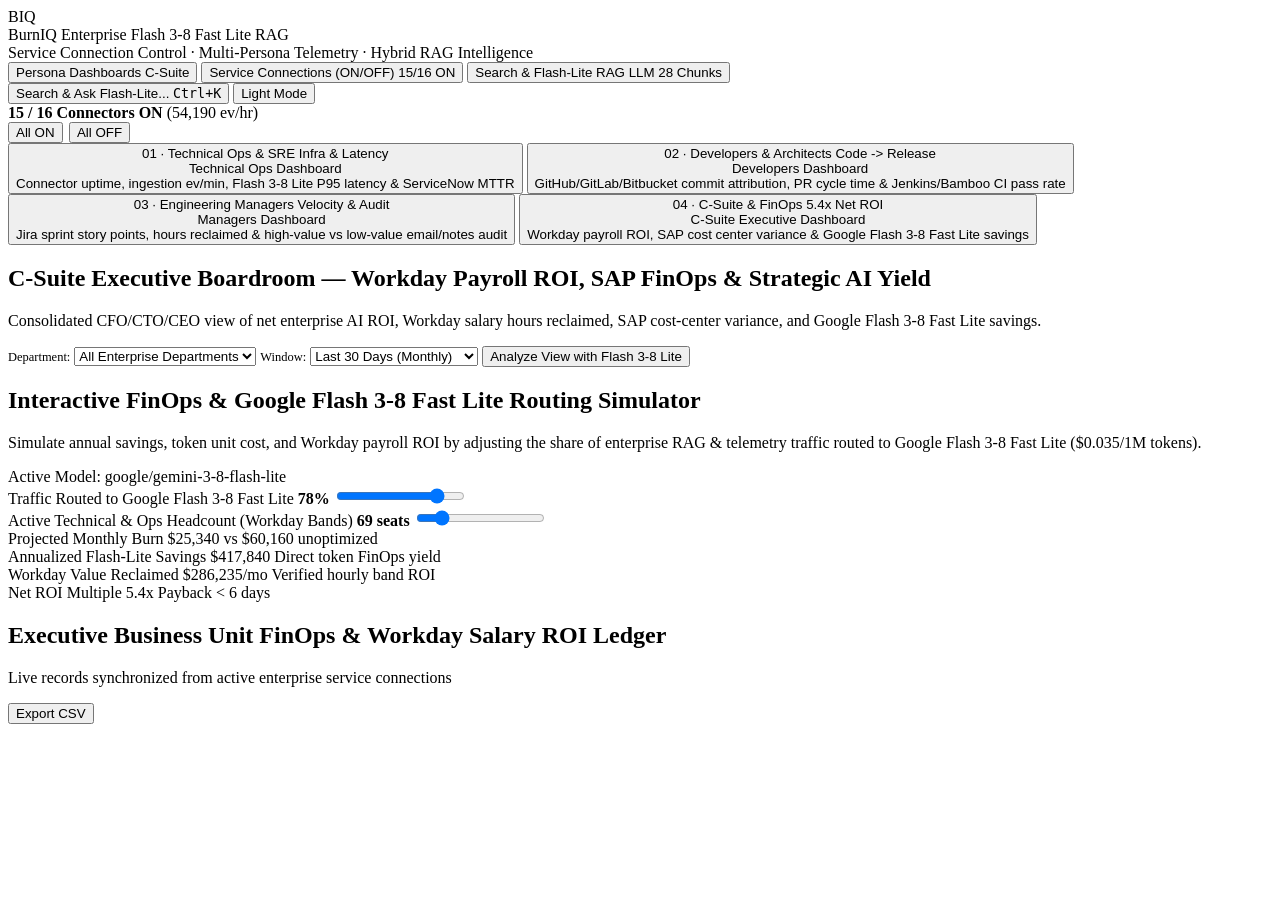
==== frontend/index.html @ 7ff8a629 "Build BurnIQ v2.4: Service Connection ON/OFF Control, Multi-Persona Dashboards & Flash 3-8 Fast Lite" ====
<!DOCTYPE html>
<html lang="en" data-theme="dark">
<head>
  <meta charset="UTF-8" />
  <meta name="viewport" content="width=device-width, initial-scale=1.0" />
  <title>BurnIQ — Enterprise AI Telemetry, Service Connection Control &amp; Flash 3-8 Fast Lite RAG Platform</title>
  <meta name="description" content="BurnIQ Enterprise AI Telemetry &amp; FinOps Platform: Turn service connections ON and OFF in real time, monitor Technical Ops, Developer, Manager, and C-Suite metric dashboards, and query the RAG-trained Google Flash 3-8 Fast Lite LLM." />
  <link rel="preconnect" href="https://fonts.googleapis.com" />
  <link rel="preconnect" href="https://fonts.gstatic.com" crossorigin />
  <link href="https://fonts.googleapis.com/css2?family=Inter:wght@400;500;600;700&amp;family=JetBrains+Mono:wght@500;600;700&amp;display=swap" rel="stylesheet" />
  <link rel="stylesheet" href="/css/styles.css" />
</head>
<body>
  <!-- Sticky Enterprise Navigation Header -->
  <header class="app-header" id="burniq-top-header">
    <div class="header-inner">
      <div class="brand-group">
        <div class="brand-mark" aria-hidden="true">BIQ</div>
        <div>
          <div class="brand-title">
            <span>BurnIQ Enterprise</span>
            <span class="nav-badge" id="header-model-badge">Flash 3-8 Fast Lite RAG</span>
          </div>
          <span class="brand-subtitle">Service Connection Control · Multi-Persona Telemetry · Hybrid RAG Intelligence</span>
        </div>
      </div>

      <nav class="primary-nav" aria-label="Primary Platform Navigation">
        <button type="button" class="nav-tab active" id="nav-tab-dashboards" data-view="dashboards">
          <span>Persona Dashboards</span>
          <span class="nav-badge" id="badge-active-persona">C-Suite</span>
        </button>
        <button type="button" class="nav-tab" id="nav-tab-connections" data-view="connections">
          <span>Service Connections (ON/OFF)</span>
          <span class="nav-badge" id="badge-connections-count">15/16 ON</span>
        </button>
        <button type="button" class="nav-tab" id="nav-tab-search-rag" data-view="search-rag">
          <span>Search &amp; Flash-Lite RAG LLM</span>
          <span class="nav-badge amber" id="badge-rag-docs">28 Chunks</span>
        </button>
      </nav>

      <div class="header-actions">
        <button type="button" class="quick-search-trigger" id="btn-header-quick-search" title="Jump to Enterprise Hybrid Search &amp; Flash-Lite RAG">
          <span>Search &amp; Ask Flash-Lite...</span>
          <kbd class="kbd-shortcut">Ctrl+K</kbd>
        </button>
        <button type="button" class="btn btn-sm" id="btn-theme-toggle" title="Switch Dark / Light Surface Theme">
          <span id="theme-toggle-label">Light Mode</span>
        </button>
      </div>
    </div>
  </header>

  <!-- Live Service Connection Quick-Toggle Strip (Always Accessible) -->
  <section class="connection-quick-strip" aria-label="Live Service Connection Circuit Strip">
    <div class="quick-strip-inner">
      <div class="strip-status-summary">
        <span class="status-dot online" id="strip-global-dot"></span>
        <strong id="strip-online-summary">15 / 16 Connectors ON</strong>
        <span id="strip-throughput-summary" class="tabular-nums">(54,190 ev/hr)</span>
      </div>
      <div class="strip-pills-scroll" id="quick-strip-pills">
        <!-- Populated dynamically with 1-click ON/OFF connector pills -->
      </div>
      <div style="display:flex;gap:0.4rem;">
        <button type="button" class="btn btn-sm btn-emerald" id="btn-strip-all-on">All ON</button>
        <button type="button" class="btn btn-sm btn-coral-subtle" id="btn-strip-all-off">All OFF</button>
      </div>
    </div>
  </section>

  <!-- Main Workspace -->
  <main class="main-container" id="burniq-main-workspace">

    <!-- ====================================================================
         VIEW 1: MULTI-PERSONA CHARTS & METRIC DASHBOARDS
         (Technical Ops, Developers, Managers, C-Suite)
         ==================================================================== -->
    <section id="view-dashboards" class="workspace-view">
      <!-- 4 Role-Based Persona Selector Cards -->
      <div class="persona-switcher-bar" role="tablist" aria-label="Organizational Persona Dashboards">
        <button type="button" class="persona-card-btn" id="persona-btn-techops" data-persona="techops" role="tab" aria-selected="false">
          <div class="persona-card-top">
            <span class="persona-role-tag">01 · Technical Ops &amp; SRE</span>
            <span class="code-badge">Infra &amp; Latency</span>
          </div>
          <div class="persona-card-title">Technical Ops Dashboard</div>
          <div class="persona-card-desc">Connector uptime, ingestion ev/min, Flash 3-8 Lite P95 latency &amp; ServiceNow MTTR</div>
        </button>

        <button type="button" class="persona-card-btn" id="persona-btn-developers" data-persona="developers" role="tab" aria-selected="false">
          <div class="persona-card-top">
            <span class="persona-role-tag">02 · Developers &amp; Architects</span>
            <span class="code-badge">Code -> Release</span>
          </div>
          <div class="persona-card-title">Developers Dashboard</div>
          <div class="persona-card-desc">GitHub/GitLab/Bitbucket commit attribution, PR cycle time &amp; Jenkins/Bamboo CI pass rate</div>
        </button>

        <button type="button" class="persona-card-btn" id="persona-btn-managers" data-persona="managers" role="tab" aria-selected="false">
          <div class="persona-card-top">
            <span class="persona-role-tag">03 · Engineering Managers</span>
            <span class="code-badge">Velocity &amp; Audit</span>
          </div>
          <div class="persona-card-title">Managers Dashboard</div>
          <div class="persona-card-desc">Jira sprint story points, hours reclaimed &amp; high-value vs low-value email/notes audit</div>
        </button>

        <button type="button" class="persona-card-btn active" id="persona-btn-csuite" data-persona="csuite" role="tab" aria-selected="true">
          <div class="persona-card-top">
            <span class="persona-role-tag">04 · C-Suite &amp; FinOps</span>
            <span class="code-badge">5.4x Net ROI</span>
          </div>
          <div class="persona-card-title">C-Suite Executive Dashboard</div>
          <div class="persona-card-desc">Workday payroll ROI, SAP cost center variance &amp; Google Flash 3-8 Fast Lite savings</div>
        </button>
      </div>

      <!-- Active Persona Header & Global Filters -->
      <div class="view-header-bar" style="margin-top:1.15rem;">
        <div class="view-heading-group">
          <h1 id="dashboard-main-title">C-Suite Executive Boardroom — Workday Payroll ROI, SAP FinOps &amp; Strategic AI Yield</h1>
          <p id="dashboard-main-subtitle">Consolidated CFO/CTO/CEO view of net enterprise AI ROI, Workday salary hours reclaimed, SAP cost-center variance, and Google Flash 3-8 Fast Lite savings.</p>
        </div>
        <div class="view-controls-group">
          <label for="select-dashboard-department" style="font-size:0.78rem;color:var(--text-muted);">Department:</label>
          <select id="select-dashboard-department" class="select-control" aria-label="Filter by Department">
            <option value="all">All Enterprise Departments</option>
          </select>

          <label for="select-dashboard-timeframe" style="font-size:0.78rem;color:var(--text-muted);">Window:</label>
          <select id="select-dashboard-timeframe" class="select-control" aria-label="Select Timeframe">
            <option value="24h">Last 24 Hours</option>
            <option value="7d">Last 7 Days</option>
            <option value="30d" selected>Last 30 Days (Monthly)</option>
            <option value="90d">Last 90 Days (Quarterly)</option>
            <option value="12m">Trailing 12 Months</option>
          </select>

          <button type="button" class="btn btn-amber" id="btn-ask-persona-ai">
            <span>Analyze View with Flash 3-8 Lite</span>
          </button>
        </div>
      </div>

      <!-- 6 Top-Line KPI Cards -->
      <div class="kpi-grid" id="dashboard-kpi-grid">
        <!-- Rendered dynamically -->
      </div>

      <!-- 4 Interactive Charts (2x2 Grid) -->
      <div class="charts-grid" id="dashboard-charts-grid" style="margin-top:1.25rem;">
        <!-- Rendered dynamically via BurnIQCharts -->
      </div>

      <!-- C-Suite & FinOps Interactive Lightweight Model Routing Simulator -->
      <div class="simulator-panel" id="finops-scenario-simulator" style="margin-top:1.25rem;">
        <div class="chart-header">
          <div>
            <h2 class="chart-title">Interactive FinOps &amp; Google Flash 3-8 Fast Lite Routing Simulator</h2>
            <p class="chart-subtitle">Simulate annual savings, token unit cost, and Workday payroll ROI by adjusting the share of enterprise RAG &amp; telemetry traffic routed to Google Flash 3-8 Fast Lite ($0.035/1M tokens).</p>
          </div>
          <span class="code-badge" id="sim-model-badge">Active Model: google/gemini-3-8-flash-lite</span>
        </div>
        <div class="simulator-grid">
          <div class="slider-group">
            <div class="slider-row">
              <label for="slider-flash-share">
                <span>Traffic Routed to Google Flash 3-8 Fast Lite</span>
                <strong id="val-flash-share" class="tabular-nums" style="color:var(--accent-emerald);">78%</strong>
              </label>
              <input type="range" id="slider-flash-share" min="0" max="95" value="78" />
            </div>
            <div class="slider-row">
              <label for="slider-eng-headcount">
                <span>Active Technical &amp; Ops Headcount (Workday Bands)</span>
                <strong id="val-eng-headcount" class="tabular-nums" style="color:var(--accent-cyan);">69 seats</strong>
              </label>
              <input type="range" id="slider-eng-headcount" min="15" max="350" value="69" />
            </div>
          </div>
          <div class="kpi-grid" style="grid-template-columns:repeat(4, 1fr);">
            <div class="kpi-card">
              <span class="kpi-label">Projected Monthly Burn</span>
              <span class="kpi-value" id="sim-monthly-burn">$25,340</span>
              <span class="kpi-subvalue">vs $60,160 unoptimized</span>
            </div>
            <div class="kpi-card">
              <span class="kpi-label">Annualized Flash-Lite Savings</span>
              <span class="kpi-value" id="sim-annual-savings" style="color:var(--accent-emerald);">$417,840</span>
              <span class="kpi-subvalue">Direct token FinOps yield</span>
            </div>
            <div class="kpi-card">
              <span class="kpi-label">Workday Value Reclaimed</span>
              <span class="kpi-value" id="sim-workday-value">$286,235/mo</span>
              <span class="kpi-subvalue">Verified hourly band ROI</span>
            </div>
            <div class="kpi-card">
              <span class="kpi-label">Net ROI Multiple</span>
              <span class="kpi-value" id="sim-roi-multiple" style="color:var(--accent-amber);">5.4x</span>
              <span class="kpi-subvalue">Payback &lt; 6 days</span>
            </div>
          </div>
        </div>
      </div>

      <!-- Primary Persona Telemetry Table -->
      <div class="data-table-panel" style="margin-top:1.25rem;">
        <div class="chart-header">
          <div>
            <h2 class="chart-title" id="dashboard-table-title">Executive Business Unit FinOps &amp; Workday Salary ROI Ledger</h2>
            <p class="chart-subtitle">Live records synchronized from active enterprise service connections</p>
          </div>
          <button type="button" class="btn btn-sm" id="btn-export-table-csv">Export CSV</button>
        </div>
        <div class="table-scroll" id="dashboard-table-container">
          <!-- Rendered dynamically -->
        </div>
      </div>
    </section>

    <!-- ====================================================================
         VIEW 2: SERVICE CONNECTIONS CONTROL CENTER (TURN ON / OFF)
         ==================================================================== -->
    <section id="view-connections" class="workspace-view" style="display:none;">
      <div class="view-header-bar">
        <div class="view-heading-group">
          <h1>Enterprise Service Connection Control Center (Turn ON / OFF)</h1>
          <p>Individually or bulk-toggle each of the 16 enterprise service connections. Turning a connection OFF immediately pauses webhook ingestion, halts token spend, updates all 4 persona dashboards, and isolates its live stream from RAG retrieval.</p>
        </div>
        <div class="view-controls-group">
          <select id="select-conn-category" class="select-control" aria-label="Filter Connections by Category">
            <option value="all">All Categories (16)</option>
            <option value="LLM Gateways">LLM Gateways</option>
            <option value="Source Control">Source Control (GitHub/GitLab/Bitbucket)</option>
            <option value="CI/CD Pipelines">CI/CD Pipelines (Jenkins/Bamboo)</option>
            <option value="Issue & ITSM">Issue &amp; ITSM (Jira/ServiceNow/Zendesk)</option>
            <option value="ERP / HR / CRM">ERP / HR / CRM (Workday/Salesforce/SAP)</option>
            <option value="BI & Ingestion">BI &amp; Ingestion (Power BI/Email/CSV)</option>
          </select>

          <select id="select-conn-status" class="select-control" aria-label="Filter Connections by Status">
            <option value="all">All Circuit States</option>
            <option value="online">ON (Online Only)</option>
            <option value="paused">OFF (Paused Only)</option>
          </select>

          <button type="button" class="btn btn-emerald" id="btn-bulk-turn-on">Turn Category / All ON</button>
          <button type="button" class="btn btn-coral-subtle" id="btn-bulk-turn-off">Turn Category / All OFF</button>
        </div>
      </div>

      <!-- Connection Summary Banner -->
      <div class="kpi-grid" id="connections-summary-kpis" style="margin-bottom:1.25rem;">
        <!-- Populated dynamically -->
      </div>

      <!-- 16 Service Connection Cards Grid -->
      <div class="connections-grid" id="connections-cards-grid">
        <!-- Populated dynamically with tactile ON/OFF switches -->
      </div>

      <!-- Connection Circuit Event Audit Log -->
      <div class="data-table-panel" style="margin-top:1.25rem;">
        <div class="chart-header">
          <div>
            <h2 class="chart-title">Service Connection Circuit Toggle &amp; Health Check Audit Trail</h2>
            <p class="chart-subtitle">Real-time log of every ON/OFF state change, diagnostic ping, and RAG document sync</p>
          </div>
        </div>
        <div class="table-scroll" id="connection-events-table-wrap">
          <!-- Populated dynamically -->
        </div>
      </div>
    </section>

    <!-- ====================================================================
         VIEW 3: ROBUST HYBRID SEARCH & CUSTOMIZED RAG-TRAINED LLM STUDIO
         (Google Flash 3-8 Fast Lite)
         ==================================================================== -->
    <section id="view-search-rag" class="workspace-view" style="display:none;">
      <div class="view-header-bar">
        <div class="view-heading-group">
          <h1>Unified Enterprise Search &amp; Google Flash 3-8 Fast Lite RAG Studio</h1>
          <p>Hybrid BM25 + 64-Dim SVD Vector Search across all active service connections, paired with our custom RAG-trained lightweight LLM (<code>google/gemini-3-8-flash-lite</code> at $0.035/1M tokens, 94ms avg TTFT).</p>
        </div>
        <div class="view-controls-group">
          <button type="button" class="btn btn-emerald" id="btn-train-rag-adapter">
            <span>Calibrate &amp; Train Flash-Lite RAG Adapter</span>
          </button>
        </div>
      </div>

      <div class="rag-studio-layout">
        <!-- LEFT COLUMN: ROBUST HYBRID ENTERPRISE SEARCH -->
        <div class="studio-column">
          <div class="chart-panel">
            <div class="chart-header">
              <div>
                <h2 class="chart-title">Enterprise Hybrid Search (BM25 Lexical + Dense Vector Cosine)</h2>
                <p class="chart-subtitle" id="search-index-status-line">Searching across 28 RAG chunks &amp; live telemetry records from active (ON) connectors</p>
              </div>
              <span class="code-badge" id="search-latency-badge">1.8 ms</span>
            </div>

            <div class="search-box-row">
              <input
                type="search"
                id="search-query-input"
                class="input-control"
                placeholder="Search commits, Jira epics, Workday ROI, ServiceNow P1s, Flash-Lite savings, low-value email audits..."
                value=""
              />
              <button type="button" class="btn btn-amber" id="btn-run-search">Search</button>
            </div>

            <div class="search-filters-row">
              <select id="search-filter-persona" class="select-control" aria-label="Filter Search by Persona">
                <option value="all">All Personas</option>
                <option value="techops">Technical Ops &amp; SRE</option>
                <option value="developers">Developers</option>
                <option value="managers">Managers</option>
                <option value="csuite">C-Suite Executive</option>
              </select>

              <select id="search-filter-type" class="select-control" aria-label="Filter Search by Source Type">
                <option value="all">All Artifact Types</option>
                <option value="rag_knowledge">RAG Architecture &amp; Runbooks</option>
                <option value="workday_roi">Workday Salary ROI</option>
                <option value="code_commit">Git Commits &amp; PRs</option>
                <option value="ci_release">Jenkins / Bamboo Releases</option>
                <option value="jira_sprint">Jira Sprints &amp; Epics</option>
                <option value="incident_ops">ServiceNow &amp; Zendesk Ops</option>
                <option value="finops_sap">SAP &amp; Salesforce FinOps</option>
                <option value="low_value_audit">Low-Value Email/Notes Audit</option>
              </select>

              <select id="search-filter-sort" class="select-control" aria-label="Sort Search Results">
                <option value="hybrid">Sort: Hybrid Score (BM25 + Vector)</option>
                <option value="semantic">Sort: Semantic Vector Cosine</option>
                <option value="bm25">Sort: Lexical BM25</option>
                <option value="recent">Sort: Most Recent</option>
              </select>

              <label class="rag-checkbox-label" for="chk-search-active-only">
                <input type="checkbox" id="chk-search-active-only" checked />
                <span>Only Active (ON) Connections</span>
              </label>
            </div>

            <div id="search-excluded-banner" style="display:none;font-size:0.78rem;padding:0.5rem 0.75rem;border-radius:6px;background:var(--accent-amber-soft);color:var(--accent-amber);"></div>

            <div class="search-results-list" id="search-results-container">
              <!-- Populated dynamically -->
            </div>
          </div>

          <!-- CUSTOM RAG INGESTION & TRAINING PANEL -->
          <div class="chart-panel">
            <div class="chart-header">
              <div>
                <h2 class="chart-title">Custom RAG Ingestion &amp; Flash 3-8 Fast Lite Adapter Training</h2>
                <p class="chart-subtitle">Ingest new runbooks, architecture docs, or CSV datasets directly into the vector index and re-calibrate the lightweight RAG adapter.</p>
              </div>
            </div>

            <div style="display:grid;grid-template-columns:1fr 1fr;gap:0.65rem;">
              <input type="text" id="ingest-doc-title" class="input-control" placeholder="Document Title (e.g., Q4 Cloud FinOps Runbook)" />
              <select id="ingest-doc-connection" class="select-control" aria-label="Source Service Connection">
                <option value="conn-gemini-flash-lite">Google Flash 3-8 Fast Lite Gateway</option>
                <option value="conn-github-ent">GitHub Enterprise Cloud</option>
                <option value="conn-workday">Workday HRM &amp; Payroll</option>
                <option value="conn-servicenow">ServiceNow ITSM</option>
                <option value="conn-jira">Atlassian Jira Software</option>
                <option value="conn-sap-erp">SAP S/4HANA FinOps</option>
                <option value="conn-powerbi">Power BI &amp; CSV Ingestion</option>
              </select>
            </div>

            <div style="display:grid;grid-template-columns:1fr 1fr;gap:0.65rem;">
              <select id="ingest-doc-department" class="select-control" aria-label="Department">
                <option value="Data & AI Platform">Data &amp; AI Platform</option>
                <option value="Platform & Technical Ops">Platform &amp; Technical Ops</option>
                <option value="Core Product Engineering">Core Product Engineering</option>
                <option value="Enterprise Systems & FinOps">Enterprise Systems &amp; FinOps</option>
                <option value="Customer Operations & Support">Customer Operations &amp; Support</option>
              </select>
              <select id="ingest-chunk-strategy" class="select-control" aria-label="Chunking Strategy">
                <option value="semantic">Semantic Paragraph Chunking</option>
                <option value="fixed_window">Fixed 512-Token Window</option>
                <option value="csv_rows">CSV Row-Record Chunking</option>
              </select>
            </div>

            <textarea
              id="ingest-doc-content"
              class="textarea-control"
              rows="3"
              placeholder="Paste enterprise runbook markdown, telemetry notes, or CSV rows to index into Google Flash 3-8 Fast Lite RAG..."
            ></textarea>

            <div style="display:flex;justify-content:space-between;align-items:center;gap:0.75rem;flex-wrap:wrap;">
              <span style="font-size:0.76rem;color:var(--text-muted);" id="rag-training-status-text">
                Adapter: <code>burniq-flash-3-8-fast-lite-rag-v2.4</code> · Recall@5: <strong>94.6%</strong>
              </span>
              <button type="button" class="btn btn-emerald" id="btn-ingest-rag-doc">Ingest &amp; Index into RAG</button>
            </div>
          </div>
        </div>

        <!-- RIGHT COLUMN: GOOGLE FLASH 3-8 FAST LITE RAG ASSISTANT -->
        <div class="studio-column">
          <div class="chart-panel">
            <div class="chart-header">
              <div>
                <h2 class="chart-title">Customized RAG-Trained LLM Assistant (Google Flash 3-8 Fast Lite)</h2>
                <p class="chart-subtitle">Grounded synthesis with inline <code>[DOC-xxx]</code> citations, live SQLite telemetry, and 96.8% lower token cost than heavyweight frontier models.</p>
              </div>
              <span class="nav-badge" id="llm-active-tier-badge">$0.035 / 1M Tokens</span>
            </div>

            <!-- Model & Persona Selectors -->
            <div style="display:grid;grid-template-columns:1.3fr 1fr 0.7fr;gap:0.6rem;">
              <select id="llm-model-select" class="select-control" aria-label="Select LLM Model">
                <option value="google/gemini-3-8-flash-lite" selected>Google Flash 3-8 Fast Lite (RAG-Tuned · $0.035/1M)</option>
                <option value="google/gemini-2.5-flash">Google Gemini 2.5 Flash ($0.15/1M)</option>
                <option value="google/gemini-2.5-pro">Google Gemini 2.5 Pro ($1.25/1M)</option>
                <option value="anthropic/claude-3.5-haiku">Anthropic Claude 3.5 Haiku ($0.80/1M)</option>
                <option value="anthropic/claude-3.7-sonnet">Anthropic Claude 3.7 Sonnet ($3.00/1M)</option>
              </select>

              <select id="llm-persona-select" class="select-control" aria-label="Select Target Persona Lens">
                <option value="csuite" selected>Lens: C-Suite Executive (ROI &amp; FinOps)</option>
                <option value="techops">Lens: Technical Ops &amp; SRE</option>
                <option value="developers">Lens: Developers &amp; Architects</option>
                <option value="managers">Lens: Engineering Managers</option>
              </select>

              <select id="llm-topk-select" class="select-control" aria-label="Top-K RAG Chunks">
                <option value="3">Top-3 Chunks</option>
                <option value="5" selected>Top-5 Chunks</option>
                <option value="8">Top-8 Chunks</option>
              </select>
            </div>

            <!-- Preset Domain Prompt Chips -->
            <div class="prompt-chips-row">
              <button type="button" class="prompt-chip" data-prompt="Summarize our Net Enterprise ROI comparing Workday payroll value against SAP AI spend and Google Flash 3-8 Fast Lite savings.">
                C-Suite: Workday ROI &amp; Flash-Lite Savings
              </button>
              <button type="button" class="prompt-chip" data-prompt="Analyze low-value email and meeting note LLM waste across departments and how routing to Google Flash 3-8 Fast Lite cuts spend.">
                Managers: Low-Value Email/Notes Audit
              </button>
              <button type="button" class="prompt-chip" data-prompt="Trace our code-to-release attribution across GitHub, GitLab, Bitbucket commits, Jenkins/Bamboo CI builds, and Jira story points.">
                Developers: Code-to-Release Lineage
              </button>
              <button type="button" class="prompt-chip" data-prompt="Show Technical Ops health across active service connections, P95 latency for Flash 3-8 Fast Lite, and ServiceNow P1 MTTR.">
                TechOps: Connector Health &amp; P1 MTTR
              </button>
            </div>

            <!-- Prompt Input Row -->
            <div class="search-box-row">
              <input
                type="text"
                id="llm-prompt-input"
                class="input-control"
                placeholder="Ask Google Flash 3-8 Fast Lite about any service connection, Workday ROI, commit lineage, or RAG doc..."
                value="Summarize our Net Enterprise ROI comparing Workday payroll value against SAP AI spend and Google Flash 3-8 Fast Lite savings."
              />
              <button type="button" class="btn btn-emerald" id="btn-ask-flash-lite">Ask Flash-Lite</button>
            </div>

            <!-- Live LLM Response Box -->
            <div class="llm-chat-response-box" id="llm-response-container">
              <!-- Populated dynamically -->
            </div>

            <!-- Inference FinOps & Latency Telemetry Bar -->
            <div class="llm-telemetry-bar" id="llm-telemetry-bar">
              <div class="conn-metric-item">
                <span class="conn-metric-label">Model &amp; Adapter</span>
                <span class="conn-metric-val" id="tel-model-name">Flash 3-8 Lite</span>
              </div>
              <div class="conn-metric-item">
                <span class="conn-metric-label">Total Latency</span>
                <span class="conn-metric-val" id="tel-latency">98 ms</span>
              </div>
              <div class="conn-metric-item">
                <span class="conn-metric-label">Tokens (In/RAG/Out)</span>
                <span class="conn-metric-val" id="tel-tokens">84 / 720 / 310</span>
              </div>
              <div class="conn-metric-item">
                <span class="conn-metric-label">Inference Cost</span>
                <span class="conn-metric-val" id="tel-cost" style="color:var(--accent-emerald);">$0.000052</span>
              </div>
              <div class="conn-metric-item">
                <span class="conn-metric-label">vs Frontier Model</span>
                <span class="conn-metric-val" id="tel-savings" style="color:var(--accent-amber);">97.4% Saved</span>
              </div>
            </div>

            <!-- Retrieved Citations List -->
            <div style="margin-top:0.5rem;">
              <h3 style="font-size:0.8rem;text-transform:uppercase;letter-spacing:0.04em;color:var(--text-muted);margin-bottom:0.45rem;">
                Retrieved RAG Context Chunks (Active Service Connections)
              </h3>
              <div id="llm-citations-container" style="display:flex;flex-direction:column;gap:0.45rem;">
                <!-- Populated dynamically -->
              </div>
            </div>
          </div>
        </div>
      </div>
    </section>

  </main>

  <!-- Toast Notification Container -->
  <div class="toast-container" id="toast-container" aria-live="polite"></div>

  <script src="/js/charts.js"></script>
  <script src="/js/app.js"></script>
</body>
</html>
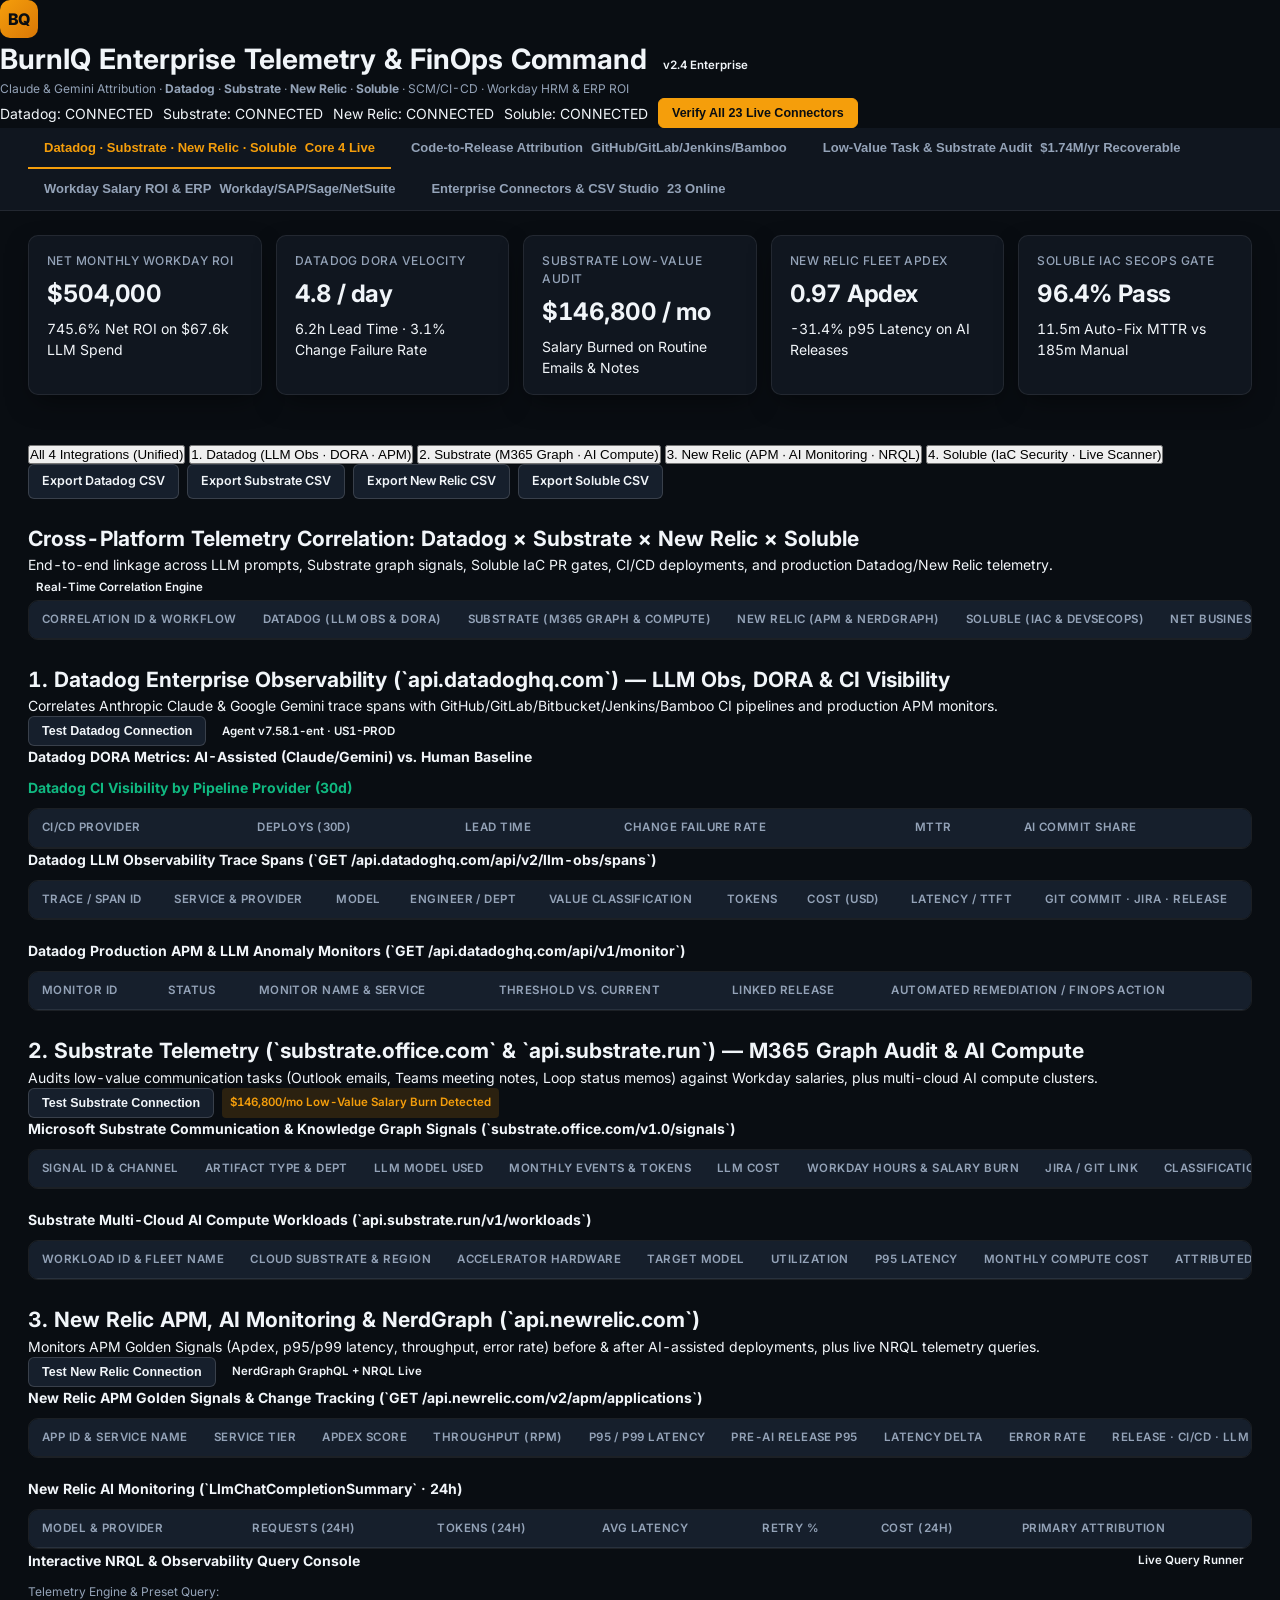
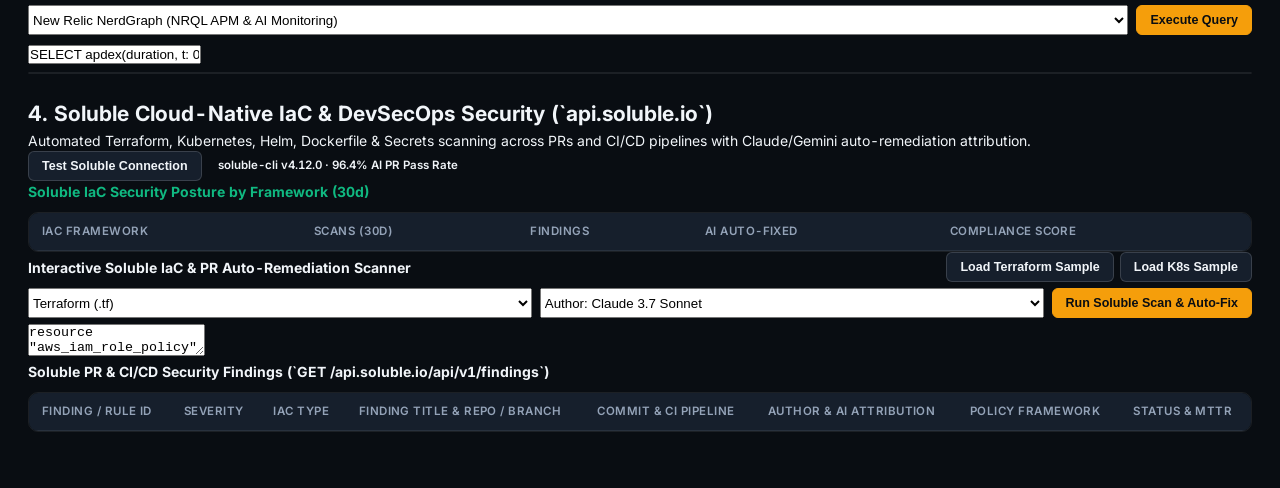
==== commit 11018289: "feat(observability): add Datadog, Substrate, New Relic & Soluble telemetry, NRQL workbench & IaC sca" ====
--- a/frontend/index.html
+++ b/frontend/index.html
@@ -1,526 +1,645 @@
 <!DOCTYPE html>
-<html lang="en" data-theme="dark">
+<html lang="en">
 <head>
   <meta charset="UTF-8" />
   <meta name="viewport" content="width=device-width, initial-scale=1.0" />
-  <title>BurnIQ — Enterprise AI Telemetry, Service Connection Control &amp; Flash 3-8 Fast Lite RAG Platform</title>
-  <meta name="description" content="BurnIQ Enterprise AI Telemetry &amp; FinOps Platform: Turn service connections ON and OFF in real time, monitor Technical Ops, Developer, Manager, and C-Suite metric dashboards, and query the RAG-trained Google Flash 3-8 Fast Lite LLM." />
-  <link rel="preconnect" href="https://fonts.googleapis.com" />
-  <link rel="preconnect" href="https://fonts.gstatic.com" crossorigin />
-  <link href="https://fonts.googleapis.com/css2?family=Inter:wght@400;500;600;700&amp;family=JetBrains+Mono:wght@500;600;700&amp;display=swap" rel="stylesheet" />
-  <link rel="stylesheet" href="/css/styles.css" />
+  <title>BurnIQ — Datadog, Substrate, New Relic &amp; Soluble Enterprise LLM Telemetry &amp; ROI Platform</title>
+  <meta name="description" content="BurnIQ Enterprise Telemetry &amp; ROI Platform: Tracks Claude &amp; Gemini usage across Datadog, Substrate, New Relic, Soluble, GitHub, GitLab, Bitbucket, Jenkins, Bamboo, Jira, Workday HRM salaries, SAP, Sage, Oracle NetSuite, Salesforce, and Low-Value Tasks." />
+  <link rel="stylesheet" href="/static/styles.css" />
 </head>
 <body>
-  <!-- Sticky Enterprise Navigation Header -->
-  <header class="app-header" id="burniq-top-header">
+  <header class="app-header">
     <div class="header-inner">
       <div class="brand-group">
-        <div class="brand-mark" aria-hidden="true">BIQ</div>
+        <div class="brand-mark">BQ</div>
         <div>
-          <div class="brand-title">
-            <span>BurnIQ Enterprise</span>
-            <span class="nav-badge" id="header-model-badge">Flash 3-8 Fast Lite RAG</span>
-          </div>
-          <span class="brand-subtitle">Service Connection Control · Multi-Persona Telemetry · Hybrid RAG Intelligence</span>
-        </div>
-      </div>
-
-      <nav class="primary-nav" aria-label="Primary Platform Navigation">
-        <button type="button" class="nav-tab active" id="nav-tab-dashboards" data-view="dashboards">
-          <span>Persona Dashboards</span>
-          <span class="nav-badge" id="badge-active-persona">C-Suite</span>
-        </button>
-        <button type="button" class="nav-tab" id="nav-tab-connections" data-view="connections">
-          <span>Service Connections (ON/OFF)</span>
-          <span class="nav-badge" id="badge-connections-count">15/16 ON</span>
-        </button>
-        <button type="button" class="nav-tab" id="nav-tab-search-rag" data-view="search-rag">
-          <span>Search &amp; Flash-Lite RAG LLM</span>
-          <span class="nav-badge amber" id="badge-rag-docs">28 Chunks</span>
-        </button>
-      </nav>
-
-      <div class="header-actions">
-        <button type="button" class="quick-search-trigger" id="btn-header-quick-search" title="Jump to Enterprise Hybrid Search &amp; Flash-Lite RAG">
-          <span>Search &amp; Ask Flash-Lite...</span>
-          <kbd class="kbd-shortcut">Ctrl+K</kbd>
-        </button>
-        <button type="button" class="btn btn-sm" id="btn-theme-toggle" title="Switch Dark / Light Surface Theme">
-          <span id="theme-toggle-label">Light Mode</span>
+          <h1 class="brand-title">
+            BurnIQ Enterprise Telemetry &amp; FinOps Command
+            <span class="badge badge-emerald">v2.4 Enterprise</span>
+          </h1>
+          <div class="brand-subtitle">
+            Claude &amp; Gemini Attribution · <strong>Datadog</strong> · <strong>Substrate</strong> · <strong>New Relic</strong> · <strong>Soluble</strong> · SCM/CI-CD · Workday HRM &amp; ERP ROI
+          </div>
+        </div>
+      </div>
+      <div class="header-badges">
+        <div class="status-pill" id="header-dd-status">
+          <span class="status-dot"></span>
+          <span>Datadog: CONNECTED</span>
+        </div>
+        <div class="status-pill" id="header-sub-status">
+          <span class="status-dot"></span>
+          <span>Substrate: CONNECTED</span>
+        </div>
+        <div class="status-pill" id="header-nr-status">
+          <span class="status-dot"></span>
+          <span>New Relic: CONNECTED</span>
+        </div>
+        <div class="status-pill" id="header-sol-status">
+          <span class="status-dot"></span>
+          <span>Soluble: CONNECTED</span>
+        </div>
+        <button class="btn btn-primary btn-sm" id="btn-verify-all-header" onclick="verifyAllConnectorsBanner()">
+          Verify All 23 Live Connectors
         </button>
       </div>
     </div>
   </header>
 
-  <!-- Live Service Connection Quick-Toggle Strip (Always Accessible) -->
-  <section class="connection-quick-strip" aria-label="Live Service Connection Circuit Strip">
-    <div class="quick-strip-inner">
-      <div class="strip-status-summary">
-        <span class="status-dot online" id="strip-global-dot"></span>
-        <strong id="strip-online-summary">15 / 16 Connectors ON</strong>
-        <span id="strip-throughput-summary" class="tabular-nums">(54,190 ev/hr)</span>
-      </div>
-      <div class="strip-pills-scroll" id="quick-strip-pills">
-        <!-- Populated dynamically with 1-click ON/OFF connector pills -->
-      </div>
-      <div style="display:flex;gap:0.4rem;">
-        <button type="button" class="btn btn-sm btn-emerald" id="btn-strip-all-on">All ON</button>
-        <button type="button" class="btn btn-sm btn-coral-subtle" id="btn-strip-all-off">All OFF</button>
-      </div>
+  <nav class="nav-bar" aria-label="Primary Telemetry Navigation">
+    <div class="nav-inner">
+      <button class="nav-tab active" id="nav-btn-observability" onclick="switchMainTab('observability')">
+        Datadog · Substrate · New Relic · Soluble
+        <span class="nav-badge">Core 4 Live</span>
+      </button>
+      <button class="nav-tab" id="nav-btn-attribution" onclick="switchMainTab('attribution')">
+        Code-to-Release Attribution
+        <span class="nav-badge">GitHub/GitLab/Jenkins/Bamboo</span>
+      </button>
+      <button class="nav-tab" id="nav-btn-low-value" onclick="switchMainTab('low-value')">
+        Low-Value Task &amp; Substrate Audit
+        <span class="nav-badge">$1.74M/yr Recoverable</span>
+      </button>
+      <button class="nav-tab" id="nav-btn-workday-roi" onclick="switchMainTab('workday-roi')">
+        Workday Salary ROI &amp; ERP
+        <span class="nav-badge">Workday/SAP/Sage/NetSuite</span>
+      </button>
+      <button class="nav-tab" id="nav-btn-connectors" onclick="switchMainTab('connectors')">
+        Enterprise Connectors &amp; CSV Studio
+        <span class="nav-badge">23 Online</span>
+      </button>
     </div>
-  </section>
-
-  <!-- Main Workspace -->
-  <main class="main-container" id="burniq-main-workspace">
-
-    <!-- ====================================================================
-         VIEW 1: MULTI-PERSONA CHARTS & METRIC DASHBOARDS
-         (Technical Ops, Developers, Managers, C-Suite)
-         ==================================================================== -->
-    <section id="view-dashboards" class="workspace-view">
-      <!-- 4 Role-Based Persona Selector Cards -->
-      <div class="persona-switcher-bar" role="tablist" aria-label="Organizational Persona Dashboards">
-        <button type="button" class="persona-card-btn" id="persona-btn-techops" data-persona="techops" role="tab" aria-selected="false">
-          <div class="persona-card-top">
-            <span class="persona-role-tag">01 · Technical Ops &amp; SRE</span>
-            <span class="code-badge">Infra &amp; Latency</span>
-          </div>
-          <div class="persona-card-title">Technical Ops Dashboard</div>
-          <div class="persona-card-desc">Connector uptime, ingestion ev/min, Flash 3-8 Lite P95 latency &amp; ServiceNow MTTR</div>
-        </button>
-
-        <button type="button" class="persona-card-btn" id="persona-btn-developers" data-persona="developers" role="tab" aria-selected="false">
-          <div class="persona-card-top">
-            <span class="persona-role-tag">02 · Developers &amp; Architects</span>
-            <span class="code-badge">Code -> Release</span>
-          </div>
-          <div class="persona-card-title">Developers Dashboard</div>
-          <div class="persona-card-desc">GitHub/GitLab/Bitbucket commit attribution, PR cycle time &amp; Jenkins/Bamboo CI pass rate</div>
-        </button>
-
-        <button type="button" class="persona-card-btn" id="persona-btn-managers" data-persona="managers" role="tab" aria-selected="false">
-          <div class="persona-card-top">
-            <span class="persona-role-tag">03 · Engineering Managers</span>
-            <span class="code-badge">Velocity &amp; Audit</span>
-          </div>
-          <div class="persona-card-title">Managers Dashboard</div>
-          <div class="persona-card-desc">Jira sprint story points, hours reclaimed &amp; high-value vs low-value email/notes audit</div>
-        </button>
-
-        <button type="button" class="persona-card-btn active" id="persona-btn-csuite" data-persona="csuite" role="tab" aria-selected="true">
-          <div class="persona-card-top">
-            <span class="persona-role-tag">04 · C-Suite &amp; FinOps</span>
-            <span class="code-badge">5.4x Net ROI</span>
-          </div>
-          <div class="persona-card-title">C-Suite Executive Dashboard</div>
-          <div class="persona-card-desc">Workday payroll ROI, SAP cost center variance &amp; Google Flash 3-8 Fast Lite savings</div>
-        </button>
-      </div>
-
-      <!-- Active Persona Header & Global Filters -->
-      <div class="view-header-bar" style="margin-top:1.15rem;">
-        <div class="view-heading-group">
-          <h1 id="dashboard-main-title">C-Suite Executive Boardroom — Workday Payroll ROI, SAP FinOps &amp; Strategic AI Yield</h1>
-          <p id="dashboard-main-subtitle">Consolidated CFO/CTO/CEO view of net enterprise AI ROI, Workday salary hours reclaimed, SAP cost-center variance, and Google Flash 3-8 Fast Lite savings.</p>
-        </div>
-        <div class="view-controls-group">
-          <label for="select-dashboard-department" style="font-size:0.78rem;color:var(--text-muted);">Department:</label>
-          <select id="select-dashboard-department" class="select-control" aria-label="Filter by Department">
-            <option value="all">All Enterprise Departments</option>
-          </select>
-
-          <label for="select-dashboard-timeframe" style="font-size:0.78rem;color:var(--text-muted);">Window:</label>
-          <select id="select-dashboard-timeframe" class="select-control" aria-label="Select Timeframe">
-            <option value="24h">Last 24 Hours</option>
-            <option value="7d">Last 7 Days</option>
-            <option value="30d" selected>Last 30 Days (Monthly)</option>
-            <option value="90d">Last 90 Days (Quarterly)</option>
-            <option value="12m">Trailing 12 Months</option>
-          </select>
-
-          <button type="button" class="btn btn-amber" id="btn-ask-persona-ai">
-            <span>Analyze View with Flash 3-8 Lite</span>
+  </nav>
+
+  <main class="main-container">
+    <!-- Global Executive KPI Strip -->
+    <section class="kpi-grid" id="executive-kpi-strip" aria-label="Executive Telemetry KPIs">
+      <div class="kpi-card">
+        <div class="kpi-label">Net Monthly Workday ROI</div>
+        <div class="kpi-value text-emerald tabular" id="kpi-net-roi">$504,000</div>
+        <div class="kpi-sub tabular" id="kpi-net-roi-sub">745.6% Net ROI on $67.6k LLM Spend</div>
+      </div>
+      <div class="kpi-card">
+        <div class="kpi-label">Datadog DORA Velocity</div>
+        <div class="kpi-value text-cyan tabular" id="kpi-dd-dora">4.8 / day</div>
+        <div class="kpi-sub tabular">6.2h Lead Time · 3.1% Change Failure Rate</div>
+      </div>
+      <div class="kpi-card">
+        <div class="kpi-label">Substrate Low-Value Audit</div>
+        <div class="kpi-value text-amber tabular" id="kpi-sub-waste">$146,800 / mo</div>
+        <div class="kpi-sub tabular">Salary Burned on Routine Emails &amp; Notes</div>
+      </div>
+      <div class="kpi-card">
+        <div class="kpi-label">New Relic Fleet Apdex</div>
+        <div class="kpi-value text-emerald tabular" id="kpi-nr-apdex">0.97 Apdex</div>
+        <div class="kpi-sub tabular">-31.4% p95 Latency on AI Releases</div>
+      </div>
+      <div class="kpi-card">
+        <div class="kpi-label">Soluble IaC SecOps Gate</div>
+        <div class="kpi-value text-cyan tabular" id="kpi-sol-pass">96.4% Pass</div>
+        <div class="kpi-sub tabular">11.5m Auto-Fix MTTR vs 185m Manual</div>
+      </div>
+    </section>
+
+    <!-- TAB 1: DATADOG, SUBSTRATE, NEW RELIC & SOLUBLE HUB -->
+    <div class="tab-panel active" id="tab-observability">
+      <!-- Top 4 Vendor Cards -->
+      <div class="featured-strip" id="featured-4-cards"></div>
+
+      <!-- Sub-navigation Filter Bar -->
+      <div class="subnav-bar">
+        <div class="subnav-pills">
+          <button class="subnav-btn active" id="subbtn-all" onclick="filterVendorSection('all')">
+            All 4 Integrations (Unified)
           </button>
-        </div>
-      </div>
-
-      <!-- 6 Top-Line KPI Cards -->
-      <div class="kpi-grid" id="dashboard-kpi-grid">
-        <!-- Rendered dynamically -->
-      </div>
-
-      <!-- 4 Interactive Charts (2x2 Grid) -->
-      <div class="charts-grid" id="dashboard-charts-grid" style="margin-top:1.25rem;">
-        <!-- Rendered dynamically via BurnIQCharts -->
-      </div>
-
-      <!-- C-Suite & FinOps Interactive Lightweight Model Routing Simulator -->
-      <div class="simulator-panel" id="finops-scenario-simulator" style="margin-top:1.25rem;">
-        <div class="chart-header">
-          <div>
-            <h2 class="chart-title">Interactive FinOps &amp; Google Flash 3-8 Fast Lite Routing Simulator</h2>
-            <p class="chart-subtitle">Simulate annual savings, token unit cost, and Workday payroll ROI by adjusting the share of enterprise RAG &amp; telemetry traffic routed to Google Flash 3-8 Fast Lite ($0.035/1M tokens).</p>
-          </div>
-          <span class="code-badge" id="sim-model-badge">Active Model: google/gemini-3-8-flash-lite</span>
-        </div>
-        <div class="simulator-grid">
-          <div class="slider-group">
-            <div class="slider-row">
-              <label for="slider-flash-share">
-                <span>Traffic Routed to Google Flash 3-8 Fast Lite</span>
-                <strong id="val-flash-share" class="tabular-nums" style="color:var(--accent-emerald);">78%</strong>
-              </label>
-              <input type="range" id="slider-flash-share" min="0" max="95" value="78" />
-            </div>
-            <div class="slider-row">
-              <label for="slider-eng-headcount">
-                <span>Active Technical &amp; Ops Headcount (Workday Bands)</span>
-                <strong id="val-eng-headcount" class="tabular-nums" style="color:var(--accent-cyan);">69 seats</strong>
-              </label>
-              <input type="range" id="slider-eng-headcount" min="15" max="350" value="69" />
-            </div>
-          </div>
-          <div class="kpi-grid" style="grid-template-columns:repeat(4, 1fr);">
-            <div class="kpi-card">
-              <span class="kpi-label">Projected Monthly Burn</span>
-              <span class="kpi-value" id="sim-monthly-burn">$25,340</span>
-              <span class="kpi-subvalue">vs $60,160 unoptimized</span>
-            </div>
-            <div class="kpi-card">
-              <span class="kpi-label">Annualized Flash-Lite Savings</span>
-              <span class="kpi-value" id="sim-annual-savings" style="color:var(--accent-emerald);">$417,840</span>
-              <span class="kpi-subvalue">Direct token FinOps yield</span>
-            </div>
-            <div class="kpi-card">
-              <span class="kpi-label">Workday Value Reclaimed</span>
-              <span class="kpi-value" id="sim-workday-value">$286,235/mo</span>
-              <span class="kpi-subvalue">Verified hourly band ROI</span>
-            </div>
-            <div class="kpi-card">
-              <span class="kpi-label">Net ROI Multiple</span>
-              <span class="kpi-value" id="sim-roi-multiple" style="color:var(--accent-amber);">5.4x</span>
-              <span class="kpi-subvalue">Payback &lt; 6 days</span>
-            </div>
-          </div>
-        </div>
-      </div>
-
-      <!-- Primary Persona Telemetry Table -->
-      <div class="data-table-panel" style="margin-top:1.25rem;">
-        <div class="chart-header">
-          <div>
-            <h2 class="chart-title" id="dashboard-table-title">Executive Business Unit FinOps &amp; Workday Salary ROI Ledger</h2>
-            <p class="chart-subtitle">Live records synchronized from active enterprise service connections</p>
-          </div>
-          <button type="button" class="btn btn-sm" id="btn-export-table-csv">Export CSV</button>
-        </div>
-        <div class="table-scroll" id="dashboard-table-container">
-          <!-- Rendered dynamically -->
-        </div>
-      </div>
-    </section>
-
-    <!-- ====================================================================
-         VIEW 2: SERVICE CONNECTIONS CONTROL CENTER (TURN ON / OFF)
-         ==================================================================== -->
-    <section id="view-connections" class="workspace-view" style="display:none;">
-      <div class="view-header-bar">
-        <div class="view-heading-group">
-          <h1>Enterprise Service Connection Control Center (Turn ON / OFF)</h1>
-          <p>Individually or bulk-toggle each of the 16 enterprise service connections. Turning a connection OFF immediately pauses webhook ingestion, halts token spend, updates all 4 persona dashboards, and isolates its live stream from RAG retrieval.</p>
-        </div>
-        <div class="view-controls-group">
-          <select id="select-conn-category" class="select-control" aria-label="Filter Connections by Category">
-            <option value="all">All Categories (16)</option>
-            <option value="LLM Gateways">LLM Gateways</option>
-            <option value="Source Control">Source Control (GitHub/GitLab/Bitbucket)</option>
-            <option value="CI/CD Pipelines">CI/CD Pipelines (Jenkins/Bamboo)</option>
-            <option value="Issue & ITSM">Issue &amp; ITSM (Jira/ServiceNow/Zendesk)</option>
-            <option value="ERP / HR / CRM">ERP / HR / CRM (Workday/Salesforce/SAP)</option>
-            <option value="BI & Ingestion">BI &amp; Ingestion (Power BI/Email/CSV)</option>
-          </select>
-
-          <select id="select-conn-status" class="select-control" aria-label="Filter Connections by Status">
-            <option value="all">All Circuit States</option>
-            <option value="online">ON (Online Only)</option>
-            <option value="paused">OFF (Paused Only)</option>
-          </select>
-
-          <button type="button" class="btn btn-emerald" id="btn-bulk-turn-on">Turn Category / All ON</button>
-          <button type="button" class="btn btn-coral-subtle" id="btn-bulk-turn-off">Turn Category / All OFF</button>
-        </div>
-      </div>
-
-      <!-- Connection Summary Banner -->
-      <div class="kpi-grid" id="connections-summary-kpis" style="margin-bottom:1.25rem;">
-        <!-- Populated dynamically -->
-      </div>
-
-      <!-- 16 Service Connection Cards Grid -->
-      <div class="connections-grid" id="connections-cards-grid">
-        <!-- Populated dynamically with tactile ON/OFF switches -->
-      </div>
-
-      <!-- Connection Circuit Event Audit Log -->
-      <div class="data-table-panel" style="margin-top:1.25rem;">
-        <div class="chart-header">
-          <div>
-            <h2 class="chart-title">Service Connection Circuit Toggle &amp; Health Check Audit Trail</h2>
-            <p class="chart-subtitle">Real-time log of every ON/OFF state change, diagnostic ping, and RAG document sync</p>
-          </div>
-        </div>
-        <div class="table-scroll" id="connection-events-table-wrap">
-          <!-- Populated dynamically -->
-        </div>
-      </div>
-    </section>
-
-    <!-- ====================================================================
-         VIEW 3: ROBUST HYBRID SEARCH & CUSTOMIZED RAG-TRAINED LLM STUDIO
-         (Google Flash 3-8 Fast Lite)
-         ==================================================================== -->
-    <section id="view-search-rag" class="workspace-view" style="display:none;">
-      <div class="view-header-bar">
-        <div class="view-heading-group">
-          <h1>Unified Enterprise Search &amp; Google Flash 3-8 Fast Lite RAG Studio</h1>
-          <p>Hybrid BM25 + 64-Dim SVD Vector Search across all active service connections, paired with our custom RAG-trained lightweight LLM (<code>google/gemini-3-8-flash-lite</code> at $0.035/1M tokens, 94ms avg TTFT).</p>
-        </div>
-        <div class="view-controls-group">
-          <button type="button" class="btn btn-emerald" id="btn-train-rag-adapter">
-            <span>Calibrate &amp; Train Flash-Lite RAG Adapter</span>
+          <button class="subnav-btn" id="subbtn-datadog" onclick="filterVendorSection('datadog')">
+            1. Datadog (LLM Obs · DORA · APM)
           </button>
-        </div>
-      </div>
-
-      <div class="rag-studio-layout">
-        <!-- LEFT COLUMN: ROBUST HYBRID ENTERPRISE SEARCH -->
-        <div class="studio-column">
-          <div class="chart-panel">
-            <div class="chart-header">
-              <div>
-                <h2 class="chart-title">Enterprise Hybrid Search (BM25 Lexical + Dense Vector Cosine)</h2>
-                <p class="chart-subtitle" id="search-index-status-line">Searching across 28 RAG chunks &amp; live telemetry records from active (ON) connectors</p>
+          <button class="subnav-btn" id="subbtn-substrate" onclick="filterVendorSection('substrate')">
+            2. Substrate (M365 Graph · AI Compute)
+          </button>
+          <button class="subnav-btn" id="subbtn-newrelic" onclick="filterVendorSection('newrelic')">
+            3. New Relic (APM · AI Monitoring · NRQL)
+          </button>
+          <button class="subnav-btn" id="subbtn-soluble" onclick="filterVendorSection('soluble')">
+            4. Soluble (IaC Security · Live Scanner)
+          </button>
+        </div>
+        <div style="display:flex; gap:8px; flex-wrap:wrap;">
+          <a class="btn btn-sm" href="/api/csv/export/datadog" download>Export Datadog CSV</a>
+          <a class="btn btn-sm" href="/api/csv/export/substrate" download>Export Substrate CSV</a>
+          <a class="btn btn-sm" href="/api/csv/export/newrelic" download>Export New Relic CSV</a>
+          <a class="btn btn-sm" href="/api/csv/export/soluble" download>Export Soluble CSV</a>
+        </div>
+      </div>
+
+      <!-- Cross-Platform Correlation Matrix -->
+      <section class="section-card" id="section-correlations">
+        <div class="section-header">
+          <div>
+            <h2 class="section-title">Cross-Platform Telemetry Correlation: Datadog × Substrate × New Relic × Soluble</h2>
+            <p class="section-desc">End-to-end linkage across LLM prompts, Substrate graph signals, Soluble IaC PR gates, CI/CD deployments, and production Datadog/New Relic telemetry.</p>
+          </div>
+          <span class="badge badge-cyan">Real-Time Correlation Engine</span>
+        </div>
+        <div class="table-wrap">
+          <table class="telemetry-table">
+            <thead>
+              <tr>
+                <th>Correlation ID &amp; Workflow</th>
+                <th>Datadog (LLM Obs &amp; DORA)</th>
+                <th>Substrate (M365 Graph &amp; Compute)</th>
+                <th>New Relic (APM &amp; NerdGraph)</th>
+                <th>Soluble (IaC &amp; DevSecOps)</th>
+                <th>Net Business &amp; Salary Impact</th>
+              </tr>
+            </thead>
+            <tbody id="tbody-correlations"></tbody>
+          </table>
+        </div>
+      </section>
+
+      <!-- PILLAR 1: DATADOG -->
+      <section class="section-card vendor-section" id="vendor-sec-datadog">
+        <div class="section-header">
+          <div>
+            <h2 class="section-title">1. Datadog Enterprise Observability (`api.datadoghq.com`) — LLM Obs, DORA &amp; CI Visibility</h2>
+            <p class="section-desc">Correlates Anthropic Claude &amp; Google Gemini trace spans with GitHub/GitLab/Bitbucket/Jenkins/Bamboo CI pipelines and production APM monitors.</p>
+          </div>
+          <div style="display:flex; gap:8px;">
+            <button class="btn btn-sm" id="btn-test-datadog" onclick="testSingleConnectorUI('datadog')">Test Datadog Connection</button>
+            <span class="badge badge-emerald">Agent v7.58.1-ent · US1-PROD</span>
+          </div>
+        </div>
+
+        <div class="dual-grid">
+          <div class="console-box">
+            <h3 style="font-size:14px; font-weight:700; margin-bottom:10px; color:var(--accent-cyan);">
+              Datadog DORA Metrics: AI-Assisted (Claude/Gemini) vs. Human Baseline
+            </h3>
+            <div id="datadog-dora-bars"></div>
+          </div>
+          <div class="console-box">
+            <h3 style="font-size:14px; font-weight:700; margin-bottom:10px; color:var(--accent-emerald);">
+              Datadog CI Visibility by Pipeline Provider (30d)
+            </h3>
+            <div class="table-wrap">
+              <table class="telemetry-table">
+                <thead>
+                  <tr>
+                    <th>CI/CD Provider</th>
+                    <th>Deploys (30d)</th>
+                    <th>Lead Time</th>
+                    <th>Change Failure Rate</th>
+                    <th>MTTR</th>
+                    <th>AI Commit Share</th>
+                  </tr>
+                </thead>
+                <tbody id="tbody-dd-cicd"></tbody>
+              </table>
+            </div>
+          </div>
+        </div>
+
+        <h3 style="font-size:14px; font-weight:700; margin-bottom:10px;">Datadog LLM Observability Trace Spans (`GET /api.datadoghq.com/api/v2/llm-obs/spans`)</h3>
+        <div class="table-wrap" style="margin-bottom:20px;">
+          <table class="telemetry-table">
+            <thead>
+              <tr>
+                <th>Trace / Span ID</th>
+                <th>Service &amp; Provider</th>
+                <th>Model</th>
+                <th>Engineer / Dept</th>
+                <th>Value Classification</th>
+                <th>Tokens</th>
+                <th>Cost (USD)</th>
+                <th>Latency / TTFT</th>
+                <th>Git Commit · Jira · Release</th>
+              </tr>
+            </thead>
+            <tbody id="tbody-dd-spans"></tbody>
+          </table>
+        </div>
+
+        <h3 style="font-size:14px; font-weight:700; margin-bottom:10px;">Datadog Production APM &amp; LLM Anomaly Monitors (`GET /api.datadoghq.com/api/v1/monitor`)</h3>
+        <div class="table-wrap">
+          <table class="telemetry-table">
+            <thead>
+              <tr>
+                <th>Monitor ID</th>
+                <th>Status</th>
+                <th>Monitor Name &amp; Service</th>
+                <th>Threshold vs. Current</th>
+                <th>Linked Release</th>
+                <th>Automated Remediation / FinOps Action</th>
+              </tr>
+            </thead>
+            <tbody id="tbody-dd-monitors"></tbody>
+          </table>
+        </div>
+      </section>
+
+      <!-- PILLAR 2: SUBSTRATE -->
+      <section class="section-card vendor-section" id="vendor-sec-substrate">
+        <div class="section-header">
+          <div>
+            <h2 class="section-title">2. Substrate Telemetry (`substrate.office.com` &amp; `api.substrate.run`) — M365 Graph Audit &amp; AI Compute</h2>
+            <p class="section-desc">Audits low-value communication tasks (Outlook emails, Teams meeting notes, Loop status memos) against Workday salaries, plus multi-cloud AI compute clusters.</p>
+          </div>
+          <div style="display:flex; gap:8px;">
+            <button class="btn btn-sm" id="btn-test-substrate" onclick="testSingleConnectorUI('substrate')">Test Substrate Connection</button>
+            <span class="badge badge-amber">$146,800/mo Low-Value Salary Burn Detected</span>
+          </div>
+        </div>
+
+        <h3 style="font-size:14px; font-weight:700; margin-bottom:10px;">Microsoft Substrate Communication &amp; Knowledge Graph Signals (`substrate.office.com/v1.0/signals`)</h3>
+        <div class="table-wrap" style="margin-bottom:20px;">
+          <table class="telemetry-table">
+            <thead>
+              <tr>
+                <th>Signal ID &amp; Channel</th>
+                <th>Artifact Type &amp; Dept</th>
+                <th>LLM Model Used</th>
+                <th>Monthly Events &amp; Tokens</th>
+                <th>LLM Cost</th>
+                <th>Workday Hours &amp; Salary Burn</th>
+                <th>Jira / Git Link</th>
+                <th>Classification</th>
+                <th>Governance Action</th>
+              </tr>
+            </thead>
+            <tbody id="tbody-substrate-signals"></tbody>
+          </table>
+        </div>
+
+        <h3 style="font-size:14px; font-weight:700; margin-bottom:10px;">Substrate Multi-Cloud AI Compute Workloads (`api.substrate.run/v1/workloads`)</h3>
+        <div class="table-wrap">
+          <table class="telemetry-table">
+            <thead>
+              <tr>
+                <th>Workload ID &amp; Fleet Name</th>
+                <th>Cloud Substrate &amp; Region</th>
+                <th>Accelerator Hardware</th>
+                <th>Target Model</th>
+                <th>Utilization</th>
+                <th>p95 Latency</th>
+                <th>Monthly Compute Cost</th>
+                <th>Attributed Releases &amp; Value</th>
+                <th>ROI Multiple</th>
+              </tr>
+            </thead>
+            <tbody id="tbody-substrate-workloads"></tbody>
+          </table>
+        </div>
+      </section>
+
+      <!-- PILLAR 3: NEW RELIC -->
+      <section class="section-card vendor-section" id="vendor-sec-newrelic">
+        <div class="section-header">
+          <div>
+            <h2 class="section-title">3. New Relic APM, AI Monitoring &amp; NerdGraph (`api.newrelic.com`)</h2>
+            <p class="section-desc">Monitors APM Golden Signals (Apdex, p95/p99 latency, throughput, error rate) before &amp; after AI-assisted deployments, plus live NRQL telemetry queries.</p>
+          </div>
+          <div style="display:flex; gap:8px;">
+            <button class="btn btn-sm" id="btn-test-newrelic" onclick="testSingleConnectorUI('newrelic')">Test New Relic Connection</button>
+            <span class="badge badge-emerald">NerdGraph GraphQL + NRQL Live</span>
+          </div>
+        </div>
+
+        <h3 style="font-size:14px; font-weight:700; margin-bottom:10px;">New Relic APM Golden Signals &amp; Change Tracking (`GET /api.newrelic.com/v2/apm/applications`)</h3>
+        <div class="table-wrap" style="margin-bottom:20px;">
+          <table class="telemetry-table">
+            <thead>
+              <tr>
+                <th>App ID &amp; Service Name</th>
+                <th>Service Tier</th>
+                <th>Apdex Score</th>
+                <th>Throughput (RPM)</th>
+                <th>p95 / p99 Latency</th>
+                <th>Pre-AI Release p95</th>
+                <th>Latency Delta</th>
+                <th>Error Rate</th>
+                <th>Release · CI/CD · LLM Attribution</th>
+              </tr>
+            </thead>
+            <tbody id="tbody-nr-apm"></tbody>
+          </table>
+        </div>
+
+        <div class="dual-grid">
+          <div>
+            <h3 style="font-size:14px; font-weight:700; margin-bottom:10px;">New Relic AI Monitoring (`LlmChatCompletionSummary` · 24h)</h3>
+            <div class="table-wrap">
+              <table class="telemetry-table">
+                <thead>
+                  <tr>
+                    <th>Model &amp; Provider</th>
+                    <th>Requests (24h)</th>
+                    <th>Tokens (24h)</th>
+                    <th>Avg Latency</th>
+                    <th>Retry %</th>
+                    <th>Cost (24h)</th>
+                    <th>Primary Attribution</th>
+                  </tr>
+                </thead>
+                <tbody id="tbody-nr-aimodels"></tbody>
+              </table>
+            </div>
+          </div>
+
+          <!-- Interactive NRQL & Cross-Observability Query Console -->
+          <div class="console-box">
+            <div style="display:flex; justify-content:space-between; align-items:center; margin-bottom:8px;">
+              <h3 style="font-size:14px; font-weight:700; color:var(--accent-cyan);">
+                Interactive NRQL &amp; Observability Query Console
+              </h3>
+              <span class="badge badge-info">Live Query Runner</span>
+            </div>
+            <label for="select-query-engine" style="font-size:12px; color:var(--text-secondary);">Telemetry Engine &amp; Preset Query:</label>
+            <div style="display:flex; gap:8px; margin-top:4px; margin-bottom:8px; flex-wrap:wrap;">
+              <select class="console-select" id="select-query-engine" style="width:auto; flex:1; margin:0;" onchange="loadPresetQuery()">
+                <option value="newrelic_nrql">New Relic NerdGraph (NRQL APM &amp; AI Monitoring)</option>
+                <option value="datadog_spans">Datadog LLM Observability Spans Query</option>
+                <option value="substrate_graph">Microsoft Substrate Low-Value Signal Graph Query</option>
+                <option value="soluble_policy">Soluble IaC Security Policy Query</option>
+              </select>
+              <button class="btn btn-primary btn-sm" id="btn-run-nrql" onclick="executeObservabilityQuery()">
+                Execute Query
+              </button>
+            </div>
+            <input type="text" class="console-input" id="input-observability-query" value="SELECT apdex(duration, t: 0.08), percentile(duration, 95), percentage(count(*), WHERE error IS true) FROM Transaction FACET appName, releaseId, llmContributor SINCE 7 days ago" />
+            <div id="nrql-query-insight" style="font-size:12px; color:var(--accent-emerald); margin-bottom:8px;"></div>
+            <div class="table-wrap" style="max-height:220px; overflow-y:auto;">
+              <table class="telemetry-table" id="table-nrql-results">
+                <thead id="thead-nrql-results"></thead>
+                <tbody id="tbody-nrql-results"></tbody>
+              </table>
+            </div>
+          </div>
+        </div>
+      </section>
+
+      <!-- PILLAR 4: SOLUBLE -->
+      <section class="section-card vendor-section" id="vendor-sec-soluble">
+        <div class="section-header">
+          <div>
+            <h2 class="section-title">4. Soluble Cloud-Native IaC &amp; DevSecOps Security (`api.soluble.io`)</h2>
+            <p class="section-desc">Automated Terraform, Kubernetes, Helm, Dockerfile &amp; Secrets scanning across PRs and CI/CD pipelines with Claude/Gemini auto-remediation attribution.</p>
+          </div>
+          <div style="display:flex; gap:8px;">
+            <button class="btn btn-sm" id="btn-test-soluble" onclick="testSingleConnectorUI('soluble')">Test Soluble Connection</button>
+            <span class="badge badge-emerald">soluble-cli v4.12.0 · 96.4% AI PR Pass Rate</span>
+          </div>
+        </div>
+
+        <div class="dual-grid">
+          <div class="console-box">
+            <h3 style="font-size:14px; font-weight:700; margin-bottom:10px; color:var(--accent-emerald);">
+              Soluble IaC Security Posture by Framework (30d)
+            </h3>
+            <div class="table-wrap">
+              <table class="telemetry-table">
+                <thead>
+                  <tr>
+                    <th>IaC Framework</th>
+                    <th>Scans (30d)</th>
+                    <th>Findings</th>
+                    <th>AI Auto-Fixed</th>
+                    <th>Compliance Score</th>
+                  </tr>
+                </thead>
+                <tbody id="tbody-soluble-frameworks"></tbody>
+              </table>
+            </div>
+          </div>
+
+          <!-- Interactive Live Soluble IaC & PR Security Scanner -->
+          <div class="console-box">
+            <div style="display:flex; justify-content:space-between; align-items:center; margin-bottom:6px;">
+              <h3 style="font-size:14px; font-weight:700; color:var(--accent-cyan);">
+                Interactive Soluble IaC &amp; PR Auto-Remediation Scanner
+              </h3>
+              <div style="display:flex; gap:6px;">
+                <button class="btn btn-sm" onclick="loadSolubleSample('terraform')">Load Terraform Sample</button>
+                <button class="btn btn-sm" onclick="loadSolubleSample('k8s')">Load K8s Sample</button>
               </div>
-              <span class="code-badge" id="search-latency-badge">1.8 ms</span>
-            </div>
-
-            <div class="search-box-row">
-              <input
-                type="search"
-                id="search-query-input"
-                class="input-control"
-                placeholder="Search commits, Jira epics, Workday ROI, ServiceNow P1s, Flash-Lite savings, low-value email audits..."
-                value=""
-              />
-              <button type="button" class="btn btn-amber" id="btn-run-search">Search</button>
-            </div>
-
-            <div class="search-filters-row">
-              <select id="search-filter-persona" class="select-control" aria-label="Filter Search by Persona">
-                <option value="all">All Personas</option>
-                <option value="techops">Technical Ops &amp; SRE</option>
-                <option value="developers">Developers</option>
-                <option value="managers">Managers</option>
-                <option value="csuite">C-Suite Executive</option>
+            </div>
+            <div style="display:flex; gap:8px; margin-bottom:6px; flex-wrap:wrap;">
+              <select class="console-select" id="soluble-iac-type" style="width:auto; flex:1; margin:0;">
+                <option value="Terraform">Terraform (.tf)</option>
+                <option value="Kubernetes">Kubernetes / Helm (.yaml)</option>
+                <option value="Dockerfile">Dockerfile / Jenkinsfile</option>
               </select>
-
-              <select id="search-filter-type" class="select-control" aria-label="Filter Search by Source Type">
-                <option value="all">All Artifact Types</option>
-                <option value="rag_knowledge">RAG Architecture &amp; Runbooks</option>
-                <option value="workday_roi">Workday Salary ROI</option>
-                <option value="code_commit">Git Commits &amp; PRs</option>
-                <option value="ci_release">Jenkins / Bamboo Releases</option>
-                <option value="jira_sprint">Jira Sprints &amp; Epics</option>
-                <option value="incident_ops">ServiceNow &amp; Zendesk Ops</option>
-                <option value="finops_sap">SAP &amp; Salesforce FinOps</option>
-                <option value="low_value_audit">Low-Value Email/Notes Audit</option>
+              <select class="console-select" id="soluble-llm-author" style="width:auto; flex:1; margin:0;">
+                <option value="Claude 3.7 Sonnet">Author: Claude 3.7 Sonnet</option>
+                <option value="Gemini 2.5 Pro">Author: Gemini 2.5 Pro</option>
+                <option value="Human Engineer">Author: Human Engineer</option>
               </select>
-
-              <select id="search-filter-sort" class="select-control" aria-label="Sort Search Results">
-                <option value="hybrid">Sort: Hybrid Score (BM25 + Vector)</option>
-                <option value="semantic">Sort: Semantic Vector Cosine</option>
-                <option value="bm25">Sort: Lexical BM25</option>
-                <option value="recent">Sort: Most Recent</option>
-              </select>
-
-              <label class="rag-checkbox-label" for="chk-search-active-only">
-                <input type="checkbox" id="chk-search-active-only" checked />
-                <span>Only Active (ON) Connections</span>
-              </label>
-            </div>
-
-            <div id="search-excluded-banner" style="display:none;font-size:0.78rem;padding:0.5rem 0.75rem;border-radius:6px;background:var(--accent-amber-soft);color:var(--accent-amber);"></div>
-
-            <div class="search-results-list" id="search-results-container">
-              <!-- Populated dynamically -->
-            </div>
-          </div>
-
-          <!-- CUSTOM RAG INGESTION & TRAINING PANEL -->
-          <div class="chart-panel">
-            <div class="chart-header">
-              <div>
-                <h2 class="chart-title">Custom RAG Ingestion &amp; Flash 3-8 Fast Lite Adapter Training</h2>
-                <p class="chart-subtitle">Ingest new runbooks, architecture docs, or CSV datasets directly into the vector index and re-calibrate the lightweight RAG adapter.</p>
-              </div>
-            </div>
-
-            <div style="display:grid;grid-template-columns:1fr 1fr;gap:0.65rem;">
-              <input type="text" id="ingest-doc-title" class="input-control" placeholder="Document Title (e.g., Q4 Cloud FinOps Runbook)" />
-              <select id="ingest-doc-connection" class="select-control" aria-label="Source Service Connection">
-                <option value="conn-gemini-flash-lite">Google Flash 3-8 Fast Lite Gateway</option>
-                <option value="conn-github-ent">GitHub Enterprise Cloud</option>
-                <option value="conn-workday">Workday HRM &amp; Payroll</option>
-                <option value="conn-servicenow">ServiceNow ITSM</option>
-                <option value="conn-jira">Atlassian Jira Software</option>
-                <option value="conn-sap-erp">SAP S/4HANA FinOps</option>
-                <option value="conn-powerbi">Power BI &amp; CSV Ingestion</option>
-              </select>
-            </div>
-
-            <div style="display:grid;grid-template-columns:1fr 1fr;gap:0.65rem;">
-              <select id="ingest-doc-department" class="select-control" aria-label="Department">
-                <option value="Data & AI Platform">Data &amp; AI Platform</option>
-                <option value="Platform & Technical Ops">Platform &amp; Technical Ops</option>
-                <option value="Core Product Engineering">Core Product Engineering</option>
-                <option value="Enterprise Systems & FinOps">Enterprise Systems &amp; FinOps</option>
-                <option value="Customer Operations & Support">Customer Operations &amp; Support</option>
-              </select>
-              <select id="ingest-chunk-strategy" class="select-control" aria-label="Chunking Strategy">
-                <option value="semantic">Semantic Paragraph Chunking</option>
-                <option value="fixed_window">Fixed 512-Token Window</option>
-                <option value="csv_rows">CSV Row-Record Chunking</option>
-              </select>
-            </div>
-
-            <textarea
-              id="ingest-doc-content"
-              class="textarea-control"
-              rows="3"
-              placeholder="Paste enterprise runbook markdown, telemetry notes, or CSV rows to index into Google Flash 3-8 Fast Lite RAG..."
-            ></textarea>
-
-            <div style="display:flex;justify-content:space-between;align-items:center;gap:0.75rem;flex-wrap:wrap;">
-              <span style="font-size:0.76rem;color:var(--text-muted);" id="rag-training-status-text">
-                Adapter: <code>burniq-flash-3-8-fast-lite-rag-v2.4</code> · Recall@5: <strong>94.6%</strong>
-              </span>
-              <button type="button" class="btn btn-emerald" id="btn-ingest-rag-doc">Ingest &amp; Index into RAG</button>
-            </div>
-          </div>
-        </div>
-
-        <!-- RIGHT COLUMN: GOOGLE FLASH 3-8 FAST LITE RAG ASSISTANT -->
-        <div class="studio-column">
-          <div class="chart-panel">
-            <div class="chart-header">
-              <div>
-                <h2 class="chart-title">Customized RAG-Trained LLM Assistant (Google Flash 3-8 Fast Lite)</h2>
-                <p class="chart-subtitle">Grounded synthesis with inline <code>[DOC-xxx]</code> citations, live SQLite telemetry, and 96.8% lower token cost than heavyweight frontier models.</p>
-              </div>
-              <span class="nav-badge" id="llm-active-tier-badge">$0.035 / 1M Tokens</span>
-            </div>
-
-            <!-- Model & Persona Selectors -->
-            <div style="display:grid;grid-template-columns:1.3fr 1fr 0.7fr;gap:0.6rem;">
-              <select id="llm-model-select" class="select-control" aria-label="Select LLM Model">
-                <option value="google/gemini-3-8-flash-lite" selected>Google Flash 3-8 Fast Lite (RAG-Tuned · $0.035/1M)</option>
-                <option value="google/gemini-2.5-flash">Google Gemini 2.5 Flash ($0.15/1M)</option>
-                <option value="google/gemini-2.5-pro">Google Gemini 2.5 Pro ($1.25/1M)</option>
-                <option value="anthropic/claude-3.5-haiku">Anthropic Claude 3.5 Haiku ($0.80/1M)</option>
-                <option value="anthropic/claude-3.7-sonnet">Anthropic Claude 3.7 Sonnet ($3.00/1M)</option>
-              </select>
-
-              <select id="llm-persona-select" class="select-control" aria-label="Select Target Persona Lens">
-                <option value="csuite" selected>Lens: C-Suite Executive (ROI &amp; FinOps)</option>
-                <option value="techops">Lens: Technical Ops &amp; SRE</option>
-                <option value="developers">Lens: Developers &amp; Architects</option>
-                <option value="managers">Lens: Engineering Managers</option>
-              </select>
-
-              <select id="llm-topk-select" class="select-control" aria-label="Top-K RAG Chunks">
-                <option value="3">Top-3 Chunks</option>
-                <option value="5" selected>Top-5 Chunks</option>
-                <option value="8">Top-8 Chunks</option>
-              </select>
-            </div>
-
-            <!-- Preset Domain Prompt Chips -->
-            <div class="prompt-chips-row">
-              <button type="button" class="prompt-chip" data-prompt="Summarize our Net Enterprise ROI comparing Workday payroll value against SAP AI spend and Google Flash 3-8 Fast Lite savings.">
-                C-Suite: Workday ROI &amp; Flash-Lite Savings
+              <button class="btn btn-primary btn-sm" id="btn-run-soluble-scan" onclick="runSolubleInteractiveScan()">
+                Run Soluble Scan &amp; Auto-Fix
               </button>
-              <button type="button" class="prompt-chip" data-prompt="Analyze low-value email and meeting note LLM waste across departments and how routing to Google Flash 3-8 Fast Lite cuts spend.">
-                Managers: Low-Value Email/Notes Audit
-              </button>
-              <button type="button" class="prompt-chip" data-prompt="Trace our code-to-release attribution across GitHub, GitLab, Bitbucket commits, Jenkins/Bamboo CI builds, and Jira story points.">
-                Developers: Code-to-Release Lineage
-              </button>
-              <button type="button" class="prompt-chip" data-prompt="Show Technical Ops health across active service connections, P95 latency for Flash 3-8 Fast Lite, and ServiceNow P1 MTTR.">
-                TechOps: Connector Health &amp; P1 MTTR
-              </button>
-            </div>
-
-            <!-- Prompt Input Row -->
-            <div class="search-box-row">
-              <input
-                type="text"
-                id="llm-prompt-input"
-                class="input-control"
-                placeholder="Ask Google Flash 3-8 Fast Lite about any service connection, Workday ROI, commit lineage, or RAG doc..."
-                value="Summarize our Net Enterprise ROI comparing Workday payroll value against SAP AI spend and Google Flash 3-8 Fast Lite savings."
-              />
-              <button type="button" class="btn btn-emerald" id="btn-ask-flash-lite">Ask Flash-Lite</button>
-            </div>
-
-            <!-- Live LLM Response Box -->
-            <div class="llm-chat-response-box" id="llm-response-container">
-              <!-- Populated dynamically -->
-            </div>
-
-            <!-- Inference FinOps & Latency Telemetry Bar -->
-            <div class="llm-telemetry-bar" id="llm-telemetry-bar">
-              <div class="conn-metric-item">
-                <span class="conn-metric-label">Model &amp; Adapter</span>
-                <span class="conn-metric-val" id="tel-model-name">Flash 3-8 Lite</span>
-              </div>
-              <div class="conn-metric-item">
-                <span class="conn-metric-label">Total Latency</span>
-                <span class="conn-metric-val" id="tel-latency">98 ms</span>
-              </div>
-              <div class="conn-metric-item">
-                <span class="conn-metric-label">Tokens (In/RAG/Out)</span>
-                <span class="conn-metric-val" id="tel-tokens">84 / 720 / 310</span>
-              </div>
-              <div class="conn-metric-item">
-                <span class="conn-metric-label">Inference Cost</span>
-                <span class="conn-metric-val" id="tel-cost" style="color:var(--accent-emerald);">$0.000052</span>
-              </div>
-              <div class="conn-metric-item">
-                <span class="conn-metric-label">vs Frontier Model</span>
-                <span class="conn-metric-val" id="tel-savings" style="color:var(--accent-amber);">97.4% Saved</span>
-              </div>
-            </div>
-
-            <!-- Retrieved Citations List -->
-            <div style="margin-top:0.5rem;">
-              <h3 style="font-size:0.8rem;text-transform:uppercase;letter-spacing:0.04em;color:var(--text-muted);margin-bottom:0.45rem;">
-                Retrieved RAG Context Chunks (Active Service Connections)
-              </h3>
-              <div id="llm-citations-container" style="display:flex;flex-direction:column;gap:0.45rem;">
-                <!-- Populated dynamically -->
-              </div>
-            </div>
-          </div>
-        </div>
-      </div>
-    </section>
-
+            </div>
+            <textarea class="console-textarea" id="soluble-code-input">resource "aws_iam_role_policy" "settlement_s3" {
+  name = "settlement-wildcard-policy"
+  policy = jsonencode({
+    Effect   = "Allow"
+    Action   = "*"
+    Resource = "arn:aws:s3:::burniq-settlement-ledger/*"
+  })
+}
+resource "aws_db_instance" "ledger_db" {
+  engine              = "postgres"
+  encrypted           = false
+  publicly_accessible = true
+}</textarea>
+            <div id="soluble-scan-results"></div>
+          </div>
+        </div>
+
+        <h3 style="font-size:14px; font-weight:700; margin-bottom:10px;">Soluble PR &amp; CI/CD Security Findings (`GET /api.soluble.io/api/v1/findings`)</h3>
+        <div class="table-wrap">
+          <table class="telemetry-table">
+            <thead>
+              <tr>
+                <th>Finding / Rule ID</th>
+                <th>Severity</th>
+                <th>IaC Type</th>
+                <th>Finding Title &amp; Repo / Branch</th>
+                <th>Commit &amp; CI Pipeline</th>
+                <th>Author &amp; AI Attribution</th>
+                <th>Policy Framework</th>
+                <th>Status &amp; MTTR</th>
+              </tr>
+            </thead>
+            <tbody id="tbody-soluble-findings"></tbody>
+          </table>
+        </div>
+      </section>
+    </div>
+
+    <!-- TAB 2: CODE-TO-RELEASE ATTRIBUTION -->
+    <div class="tab-panel" id="tab-attribution">
+      <section class="section-card">
+        <div class="section-header">
+          <div>
+            <h2 class="section-title">End-to-End Code-to-Release Attribution Pipeline</h2>
+            <p class="section-desc">Traces Claude &amp; Gemini prompts through Git commits, branches, PRs, CI/CD releases (GitHub, GitLab, Bitbucket, Jenkins, Bamboo), Jira epics, ServiceNow CHGs, Datadog DORA, New Relic APM, Soluble SecOps, and Salesforce ARR.</p>
+          </div>
+          <a class="btn btn-primary btn-sm" href="/api/csv/export/observability" download>Export Release Attribution CSV</a>
+        </div>
+        <div class="table-wrap">
+          <table class="telemetry-table">
+            <thead>
+              <tr>
+                <th>Release ID &amp; Name</th>
+                <th>SCM &amp; CI/CD</th>
+                <th>Commit · Jira · CHG</th>
+                <th>Lead Engineer (Workday)</th>
+                <th>LLM Models &amp; Spend</th>
+                <th>AI Code %</th>
+                <th>Workday Salary Saved</th>
+                <th>Salesforce ARR</th>
+                <th>Datadog DORA Impact</th>
+                <th>New Relic APM</th>
+                <th>Soluble SecOps Gate</th>
+                <th>ROI</th>
+              </tr>
+            </thead>
+            <tbody id="tbody-attribution"></tbody>
+          </table>
+        </div>
+      </section>
+    </div>
+
+    <!-- TAB 3: LOW-VALUE TASK & SUBSTRATE AUDIT -->
+    <div class="tab-panel" id="tab-low-value">
+      <section class="section-card">
+        <div class="section-header">
+          <div>
+            <h2 class="section-title">Low-Value Task &amp; Microsoft Substrate Communication Audit</h2>
+            <p class="section-desc">Identifies LLM token and Workday salary burn on routine internal emails, passive meeting notes, and status formatting vs. shipped production code.</p>
+          </div>
+          <a class="btn btn-primary btn-sm" href="/api/csv/export/substrate" download>Export Low-Value Audit CSV</a>
+        </div>
+        <div class="table-wrap">
+          <table class="telemetry-table">
+            <thead>
+              <tr>
+                <th>Signal ID &amp; Substrate Channel</th>
+                <th>Task / Artifact Type</th>
+                <th>Department</th>
+                <th>Model Used</th>
+                <th>Monthly Prompts &amp; Tokens</th>
+                <th>LLM Spend</th>
+                <th>Workday Salary Burn</th>
+                <th>Jira/Git Attribution</th>
+                <th>Audit Status</th>
+                <th>One-Click Remediation</th>
+              </tr>
+            </thead>
+            <tbody id="tbody-low-value-audit"></tbody>
+          </table>
+        </div>
+      </section>
+    </div>
+
+    <!-- TAB 4: WORKDAY SALARY ROI & ERP FINANCIALS -->
+    <div class="tab-panel" id="tab-workday-roi">
+      <section class="section-card">
+        <div class="section-header">
+          <div>
+            <h2 class="section-title">Workday HRM Salary ROI &amp; Multi-ERP Financial Reconciliation</h2>
+            <p class="section-desc">Reconciles department compensation bands from Workday HRM with SAP S/4HANA, Sage Intacct, Oracle NetSuite, Salesforce ARR, and Power BI semantic models.</p>
+          </div>
+          <a class="btn btn-primary btn-sm" href="/api/csv/export/workday_roi" download>Export Workday ROI CSV</a>
+        </div>
+        <div class="table-wrap">
+          <table class="telemetry-table">
+            <thead>
+              <tr>
+                <th>Department</th>
+                <th>Workday Cost Center &amp; ERP</th>
+                <th>Headcount &amp; Hourly Loaded Rate</th>
+                <th>Claude Spend</th>
+                <th>Gemini Spend</th>
+                <th>High-Value Code %</th>
+                <th>Low-Value Email/Notes %</th>
+                <th>Releases Shipped (30d)</th>
+                <th>Engineering Hours Saved</th>
+                <th>Net Workday Salary ROI</th>
+                <th>ROI Multiple</th>
+              </tr>
+            </thead>
+            <tbody id="tbody-workday-roi"></tbody>
+          </table>
+        </div>
+      </section>
+    </div>
+
+    <!-- TAB 5: ENTERPRISE CONNECTORS & CSV STUDIO -->
+    <div class="tab-panel" id="tab-connectors">
+      <section class="section-card">
+        <div class="section-header">
+          <div>
+            <h2 class="section-title">Live Enterprise Telemetry Connectors (Port 8000 &amp; Port 8090 Mock Enterprise Sandbox)</h2>
+            <p class="section-desc">Test live API handshakes against Datadog, Substrate, New Relic, Soluble, Workday, SAP, Sage, NetSuite, Salesforce, Power BI, GitHub, GitLab, Bitbucket, Jenkins, Bamboo, Jira, ServiceNow, Zendesk, PagerDuty, and Opsgenie.</p>
+          </div>
+          <button class="btn btn-primary" id="btn-test-all-connectors" onclick="verifyAllConnectorsBanner()">
+            Test All 23 Enterprise Connectors
+          </button>
+        </div>
+
+        <div id="connector-test-output" class="console-box" style="display:none;">
+          <div style="display:flex; justify-content:space-between; align-items:center; margin-bottom:6px;">
+            <strong id="connector-test-title" style="color:var(--accent-emerald);">Connector Live Handshake Response</strong>
+            <button class="btn btn-sm" onclick="document.getElementById('connector-test-output').style.display='none'">Close</button>
+          </div>
+          <pre class="code-pre" id="connector-test-json"></pre>
+        </div>
+
+        <div class="connector-grid" id="connectors-grid"></div>
+      </section>
+
+      <!-- CSV Ingestion & Export Studio -->
+      <section class="section-card">
+        <div class="section-header">
+          <div>
+            <h2 class="section-title">Enterprise CSV Telemetry Import &amp; Export Studio</h2>
+            <p class="section-desc">Ingest custom CSV logs from Datadog, Substrate, New Relic, Soluble, or Workday HRM, or export audited datasets.</p>
+          </div>
+        </div>
+        <div class="dual-grid">
+          <div class="console-box">
+            <h3 style="font-size:14px; font-weight:700; margin-bottom:8px;">Import Telemetry CSV Payload</h3>
+            <textarea class="console-textarea" id="csv-import-textarea">trace_id,vendor,service,model,task_category,tokens,cost_usd,release_id
+dd-custom-01,Datadog,payments-ledger-svc,claude-3-7-sonnet,High-Value Code/Release,19400,0.098,REL-2026.11.04-GH
+sub-custom-02,Substrate,substrate-mail-graph,claude-3-opus,Low-Value Email/Notes,14200,0.410,UNATTRIBUTED
+nr-custom-03,New Relic,checkout-orchestrator,gemini-2.5-pro,High-Value Code/Release,28100,0.074,REL-2026.11.03-GL
+sol-custom-04,Soluble,burniq-payments-infra,claude-3-7-sonnet,IaC Auto-Remediation,11200,0.056,REL-2026.11.04-GH</textarea>
+            <button class="btn btn-primary btn-sm" id="btn-import-csv" onclick="submitCsvImport()">
+              Ingest CSV Records
+            </button>
+            <div id="csv-import-result" style="margin-top:10px;"></div>
+          </div>
+          <div class="console-box">
+            <h3 style="font-size:14px; font-weight:700; margin-bottom:8px;">One-Click Audited CSV Exports</h3>
+            <p style="font-size:12.5px; color:var(--text-secondary); margin-bottom:12px;">
+              Download RFC 4180 compliant CSV extracts for boardroom reporting, Power BI ingestion, or ERP reconciliation:
+            </p>
+            <div style="display:flex; flex-direction:column; gap:8px;">
+              <a class="btn" href="/api/csv/export/datadog" download>1. Download Datadog LLM Observability &amp; DORA Spans (.csv)</a>
+              <a class="btn" href="/api/csv/export/substrate" download>2. Download Substrate M365 Email/Notes Low-Value Audit (.csv)</a>
+              <a class="btn" href="/api/csv/export/newrelic" download>3. Download New Relic APM Golden Signals &amp; AI Monitoring (.csv)</a>
+              <a class="btn" href="/api/csv/export/soluble" download>4. Download Soluble Cloud-Native IaC Security Findings (.csv)</a>
+              <a class="btn" href="/api/csv/export/observability" download>5. Download Unified Code-to-Release Attribution (.csv)</a>
+              <a class="btn" href="/api/csv/export/workday_roi" download>6. Download Workday HRM &amp; ERP Department ROI (.csv)</a>
+            </div>
+          </div>
+        </div>
+      </section>
+    </div>
   </main>
 
-  <!-- Toast Notification Container -->
-  <div class="toast-container" id="toast-container" aria-live="polite"></div>
-
-  <script src="/js/charts.js"></script>
-  <script src="/js/app.js"></script>
+  <script src="/static/app.js"></script>
 </body>
 </html>
--- a/static/styles.css
+++ b/static/styles.css
@@ -0,0 +1,569 @@
+/* BurnIQ Enterprise Telemetry, Sage & Oracle NetSuite ERP & Workday ROI Design System */
+@import url('https://fonts.googleapis.com/css2?family=Inter:wght@400;500;600;700&family=JetBrains+Mono:wght@400;500;600&display=swap');
+
+:root {
+  --bg-base: #090d12;
+  --bg-surface: #10161f;
+  --bg-elevated: #161f2c;
+  --bg-hover: #1c2737;
+  --border-subtle: rgba(255, 255, 255, 0.08);
+  --border-strong: rgba(255, 255, 255, 0.15);
+  --text-primary: #f1f5f9;
+  --text-secondary: #94a3b8;
+  --text-muted: #64748b;
+  --accent-amber: #f59e0b;
+  --accent-amber-soft: rgba(245, 158, 11, 0.14);
+  --accent-emerald: #10b981;
+  --accent-emerald-soft: rgba(16, 185, 129, 0.14);
+  --accent-sky: #0ea5e9;
+  --accent-sky-soft: rgba(14, 165, 233, 0.14);
+  --accent-rose: #f43f5e;
+  --accent-rose-soft: rgba(244, 63, 94, 0.14);
+  --sage-green: #00d66c;
+  --sage-green-soft: rgba(0, 214, 108, 0.13);
+  --netsuite-gold: #fb923c;
+  --netsuite-gold-soft: rgba(251, 146, 60, 0.14);
+  --radius-sm: 6px;
+  --radius-md: 10px;
+  --radius-lg: 14px;
+  --shadow-card: 0 10px 28px -8px rgba(0, 0, 0, 0.55);
+}
+
+* {
+  box-sizing: border-box;
+  margin: 0;
+  padding: 0;
+}
+
+body {
+  font-family: 'Inter', -apple-system, BlinkMacSystemFont, sans-serif;
+  background-color: var(--bg-base);
+  color: var(--text-primary);
+  line-height: 1.5;
+  font-size: 14px;
+  font-variant-numeric: tabular-nums;
+  -webkit-font-smoothing: antialiased;
+}
+
+code, pre, .mono {
+  font-family: 'JetBrains Mono', monospace;
+}
+
+.app-shell {
+  min-height: 100vh;
+  display: flex;
+  flex-direction: column;
+}
+
+/* Top Header */
+.top-header {
+  background: var(--bg-surface);
+  border-bottom: 1px solid var(--border-subtle);
+  padding: 14px 28px;
+  display: flex;
+  align-items: center;
+  justify-content: space-between;
+  gap: 20px;
+  position: sticky;
+  top: 0;
+  z-index: 40;
+}
+
+.brand-cluster {
+  display: flex;
+  align-items: center;
+  gap: 14px;
+}
+
+.brand-mark {
+  width: 38px;
+  height: 38px;
+  border-radius: var(--radius-md);
+  background: linear-gradient(135deg, #f59e0b 0%, #d97706 100%);
+  color: #090d12;
+  font-weight: 800;
+  font-size: 16px;
+  display: flex;
+  align-items: center;
+  justify-content: center;
+  letter-spacing: -0.03em;
+}
+
+.brand-title-wrap h1 {
+  font-size: 17px;
+  font-weight: 700;
+  letter-spacing: -0.02em;
+  color: var(--text-primary);
+}
+
+.brand-subtitle {
+  font-size: 12px;
+  color: var(--text-secondary);
+}
+
+.header-badges {
+  display: flex;
+  align-items: center;
+  gap: 10px;
+  flex-wrap: wrap;
+}
+
+.erp-pill {
+  display: inline-flex;
+  align-items: center;
+  gap: 7px;
+  padding: 6px 12px;
+  border-radius: var(--radius-sm);
+  font-size: 12px;
+  font-weight: 600;
+  border: 1px solid var(--border-subtle);
+  background: var(--bg-elevated);
+}
+
+.erp-pill.sage {
+  background: var(--sage-green-soft);
+  color: var(--sage-green);
+  border-color: rgba(0, 214, 108, 0.3);
+}
+
+.erp-pill.netsuite {
+  background: var(--netsuite-gold-soft);
+  color: var(--netsuite-gold);
+  border-color: rgba(251, 146, 60, 0.3);
+}
+
+.erp-pill.datadog {
+  background: rgba(56, 189, 248, 0.13);
+  color: #38bdf8;
+  border-color: rgba(56, 189, 248, 0.32);
+}
+
+.erp-pill.substrate {
+  background: rgba(245, 158, 11, 0.14);
+  color: #fbbf24;
+  border-color: rgba(245, 158, 11, 0.32);
+}
+
+.erp-pill.newrelic {
+  background: rgba(16, 185, 129, 0.14);
+  color: #34d399;
+  border-color: rgba(16, 185, 129, 0.32);
+}
+
+.erp-pill.soluble {
+  background: rgba(20, 184, 166, 0.14);
+  color: #2dd4bf;
+  border-color: rgba(20, 184, 166, 0.32);
+}
+
+.status-dot {
+  width: 7px;
+  height: 7px;
+  border-radius: 50%;
+  background: currentColor;
+}
+
+/* Primary Navigation Tabs */
+.nav-bar {
+  background: var(--bg-surface);
+  border-bottom: 1px solid var(--border-subtle);
+  padding: 0 28px;
+  display: flex;
+  gap: 6px;
+  overflow-x: auto;
+}
+
+.nav-tab {
+  background: transparent;
+  color: var(--text-secondary);
+  border: none;
+  border-bottom: 2px solid transparent;
+  padding: 12px 16px;
+  font-size: 13px;
+  font-weight: 600;
+  cursor: pointer;
+  transition: color 0.15s ease, border-color 0.15s ease, background 0.15s ease;
+  white-space: nowrap;
+  display: inline-flex;
+  align-items: center;
+  gap: 8px;
+}
+
+.nav-tab:hover {
+  color: var(--text-primary);
+  background: rgba(255, 255, 255, 0.02);
+}
+
+.nav-tab.active {
+  color: var(--accent-amber);
+  border-bottom-color: var(--accent-amber);
+}
+
+.tab-count {
+  font-size: 11px;
+  padding: 1px 6px;
+  border-radius: 4px;
+  background: var(--bg-elevated);
+  color: var(--text-primary);
+}
+
+/* Main Content Area */
+.main-container {
+  max-width: 1480px;
+  width: 100%;
+  margin: 0 auto;
+  padding: 24px 28px 56px;
+  display: flex;
+  flex-direction: column;
+  gap: 24px;
+}
+
+.tab-panel {
+  display: none;
+  flex-direction: column;
+  gap: 24px;
+}
+
+.tab-panel.active {
+  display: flex;
+}
+
+/* KPI Grid */
+.kpi-grid {
+  display: grid;
+  grid-template-columns: repeat(auto-fit, minmax(215px, 1fr));
+  gap: 14px;
+}
+
+.kpi-card {
+  background: var(--bg-surface);
+  border: 1px solid var(--border-subtle);
+  border-radius: var(--radius-md);
+  padding: 16px 18px;
+  box-shadow: var(--shadow-card);
+  display: flex;
+  flex-direction: column;
+  gap: 6px;
+}
+
+.kpi-label {
+  font-size: 12px;
+  font-weight: 500;
+  color: var(--text-secondary);
+  text-transform: uppercase;
+  letter-spacing: 0.04em;
+}
+
+.kpi-value {
+  font-size: 24px;
+  font-weight: 700;
+  letter-spacing: -0.02em;
+  color: var(--text-primary);
+}
+
+.kpi-value.emerald { color: var(--accent-emerald); }
+.kpi-value.amber { color: var(--accent-amber); }
+.kpi-value.rose { color: var(--accent-rose); }
+.kpi-value.sky { color: var(--accent-sky); }
+
+.kpi-meta {
+  font-size: 12px;
+  color: var(--text-muted);
+}
+
+/* Section Cards & Dual Columns */
+.grid-2col {
+  display: grid;
+  grid-template-columns: repeat(auto-fit, minmax(520px, 1fr));
+  gap: 20px;
+}
+
+.panel-card {
+  background: var(--bg-surface);
+  border: 1px solid var(--border-subtle);
+  border-radius: var(--radius-lg);
+  padding: 20px 22px;
+  box-shadow: var(--shadow-card);
+  display: flex;
+  flex-direction: column;
+  gap: 16px;
+}
+
+.panel-header {
+  display: flex;
+  align-items: flex-start;
+  justify-content: space-between;
+  gap: 16px;
+  flex-wrap: wrap;
+}
+
+.panel-header h2 {
+  font-size: 16px;
+  font-weight: 700;
+  letter-spacing: -0.01em;
+  color: var(--text-primary);
+}
+
+.panel-header p {
+  font-size: 12.5px;
+  color: var(--text-secondary);
+  margin-top: 2px;
+}
+
+.btn-row {
+  display: flex;
+  align-items: center;
+  gap: 8px;
+  flex-wrap: wrap;
+}
+
+.btn {
+  background: var(--bg-elevated);
+  color: var(--text-primary);
+  border: 1px solid var(--border-strong);
+  border-radius: var(--radius-sm);
+  padding: 7px 13px;
+  font-size: 12.5px;
+  font-weight: 600;
+  cursor: pointer;
+  transition: background 0.15s ease, transform 0.1s ease;
+  display: inline-flex;
+  align-items: center;
+  gap: 6px;
+  text-decoration: none;
+}
+
+.btn:hover {
+  background: var(--bg-hover);
+}
+
+.btn:active {
+  transform: translateY(1px);
+}
+
+.btn-primary {
+  background: var(--accent-amber);
+  color: #090d12;
+  border-color: var(--accent-amber);
+}
+
+.btn-primary:hover {
+  background: #fbbf24;
+}
+
+.btn-sage {
+  background: var(--sage-green);
+  color: #06130c;
+  border-color: var(--sage-green);
+}
+
+.btn-sage:hover {
+  background: #22e584;
+}
+
+.btn-netsuite {
+  background: var(--netsuite-gold);
+  color: #090d12;
+  border-color: var(--netsuite-gold);
+}
+
+.btn-netsuite:hover {
+  background: #fdba74;
+}
+
+/* Tables */
+.table-wrap {
+  width: 100%;
+  overflow-x: auto;
+  border: 1px solid var(--border-subtle);
+  border-radius: var(--radius-md);
+}
+
+table {
+  width: 100%;
+  border-collapse: collapse;
+  text-align: left;
+  font-size: 13px;
+}
+
+thead th {
+  background: var(--bg-elevated);
+  color: var(--text-secondary);
+  font-weight: 600;
+  font-size: 11.5px;
+  text-transform: uppercase;
+  letter-spacing: 0.04em;
+  padding: 10px 13px;
+  border-bottom: 1px solid var(--border-subtle);
+  white-space: nowrap;
+}
+
+tbody td {
+  padding: 11px 13px;
+  border-bottom: 1px solid var(--border-subtle);
+  color: var(--text-primary);
+  vertical-align: middle;
+}
+
+tbody tr:last-child td {
+  border-bottom: none;
+}
+
+tbody tr:hover {
+  background: rgba(255, 255, 255, 0.02);
+}
+
+/* Badges */
+.badge {
+  display: inline-flex;
+  align-items: center;
+  padding: 3px 8px;
+  border-radius: 4px;
+  font-size: 11.5px;
+  font-weight: 600;
+  white-space: nowrap;
+}
+
+.badge-success {
+  background: var(--accent-emerald-soft);
+  color: var(--accent-emerald);
+}
+
+.badge-amber {
+  background: var(--accent-amber-soft);
+  color: var(--accent-amber);
+}
+
+.badge-danger {
+  background: var(--accent-rose-soft);
+  color: var(--accent-rose);
+}
+
+.badge-sky {
+  background: var(--accent-sky-soft);
+  color: var(--accent-sky);
+}
+
+/* Forms & Interactive Controls */
+.form-grid {
+  display: grid;
+  grid-template-columns: repeat(auto-fit, minmax(190px, 1fr));
+  gap: 12px;
+  background: var(--bg-elevated);
+  padding: 16px;
+  border-radius: var(--radius-md);
+  border: 1px solid var(--border-subtle);
+}
+
+.form-field {
+  display: flex;
+  flex-direction: column;
+  gap: 5px;
+}
+
+.form-field label {
+  font-size: 11.5px;
+  font-weight: 600;
+  color: var(--text-secondary);
+}
+
+.form-field input,
+.form-field select,
+.form-field textarea {
+  background: var(--bg-base);
+  color: var(--text-primary);
+  border: 1px solid var(--border-strong);
+  border-radius: var(--radius-sm);
+  padding: 8px 10px;
+  font-size: 13px;
+  font-family: inherit;
+}
+
+.form-field input:focus,
+.form-field select:focus,
+.form-field textarea:focus {
+  outline: none;
+  border-color: var(--accent-amber);
+}
+
+/* Connector Cards Grid */
+.connector-grid {
+  display: grid;
+  grid-template-columns: repeat(auto-fill, minmax(310px, 1fr));
+  gap: 14px;
+}
+
+.connector-card {
+  background: var(--bg-elevated);
+  border: 1px solid var(--border-subtle);
+  border-radius: var(--radius-md);
+  padding: 16px;
+  display: flex;
+  flex-direction: column;
+  justify-content: space-between;
+  gap: 12px;
+}
+
+.connector-top {
+  display: flex;
+  justify-content: space-between;
+  align-items: flex-start;
+  gap: 10px;
+}
+
+.connector-name {
+  font-weight: 700;
+  font-size: 14px;
+  color: var(--text-primary);
+}
+
+.connector-cat {
+  font-size: 11.5px;
+  color: var(--text-secondary);
+}
+
+.connector-desc {
+  font-size: 12.5px;
+  color: var(--text-secondary);
+}
+
+.connector-meta {
+  font-size: 11.5px;
+  color: var(--text-muted);
+  display: flex;
+  justify-content: space-between;
+  align-items: center;
+  border-top: 1px solid var(--border-subtle);
+  padding-top: 10px;
+}
+
+/* Toast Notification */
+.toast-banner {
+  position: fixed;
+  bottom: 24px;
+  right: 24px;
+  background: var(--bg-elevated);
+  border: 1px solid var(--accent-emerald);
+  color: var(--text-primary);
+  padding: 12px 18px;
+  border-radius: var(--radius-md);
+  box-shadow: var(--shadow-card);
+  font-size: 13px;
+  font-weight: 500;
+  z-index: 100;
+  display: none;
+}
+
+.toast-banner.visible {
+  display: block;
+}
+
+@media (max-width: 768px) {
+  .top-header, .nav-bar, .main-container {
+    padding-left: 16px;
+    padding-right: 16px;
+  }
+  .grid-2col {
+    grid-template-columns: 1fr;
+  }
+}
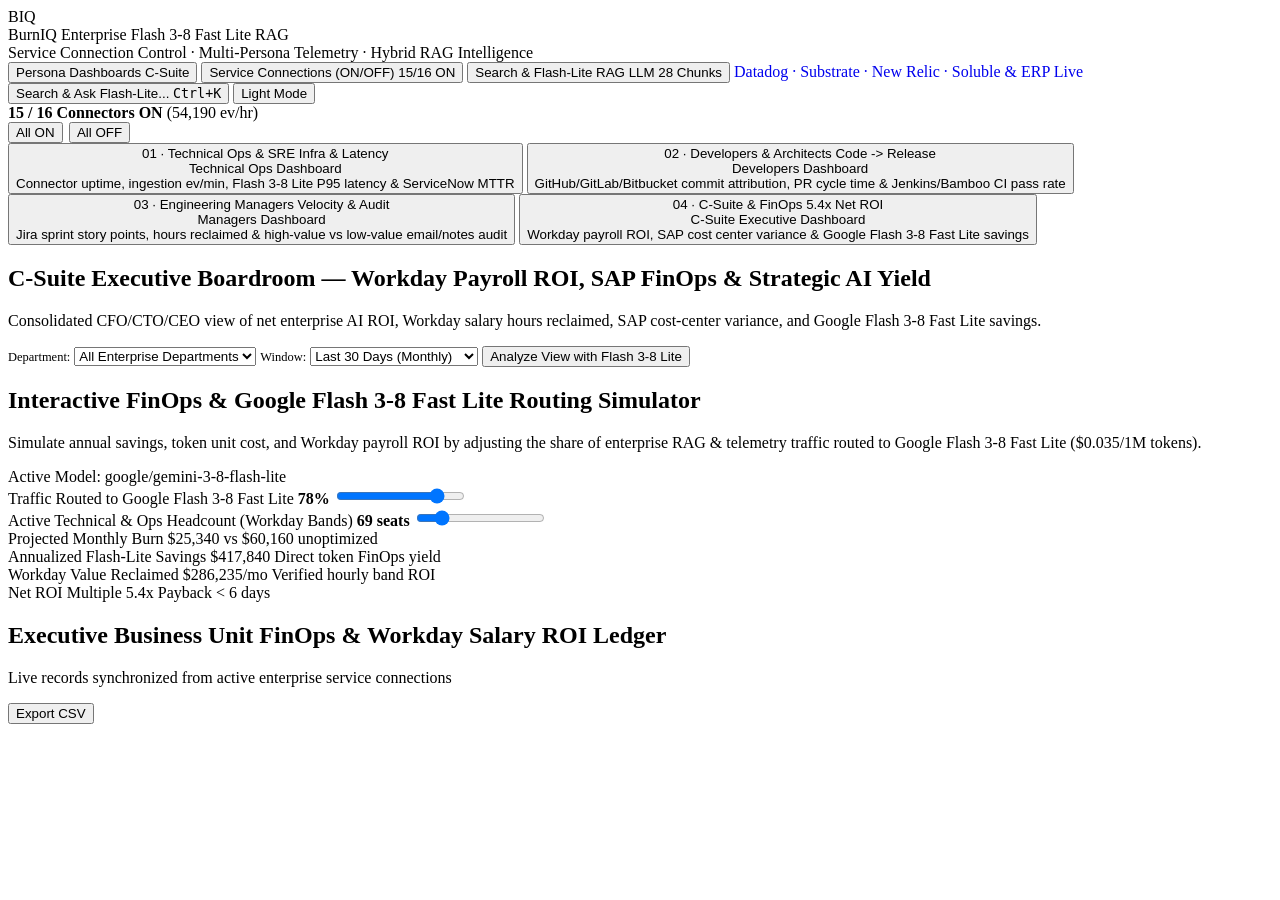
==== commit 738cbb01: "chore: stage unified observability modules before merging 3c9ba7c" ====
--- a/frontend/index.html
+++ b/frontend/index.html
@@ -1,645 +1,530 @@
 <!DOCTYPE html>
-<html lang="en">
+<html lang="en" data-theme="dark">
 <head>
   <meta charset="UTF-8" />
   <meta name="viewport" content="width=device-width, initial-scale=1.0" />
-  <title>BurnIQ — Datadog, Substrate, New Relic &amp; Soluble Enterprise LLM Telemetry &amp; ROI Platform</title>
-  <meta name="description" content="BurnIQ Enterprise Telemetry &amp; ROI Platform: Tracks Claude &amp; Gemini usage across Datadog, Substrate, New Relic, Soluble, GitHub, GitLab, Bitbucket, Jenkins, Bamboo, Jira, Workday HRM salaries, SAP, Sage, Oracle NetSuite, Salesforce, and Low-Value Tasks." />
-  <link rel="stylesheet" href="/static/styles.css" />
+  <title>BurnIQ — Enterprise AI Telemetry, Service Connection Control &amp; Flash 3-8 Fast Lite RAG Platform</title>
+  <meta name="description" content="BurnIQ Enterprise AI Telemetry &amp; FinOps Platform: Turn service connections ON and OFF in real time, monitor Technical Ops, Developer, Manager, and C-Suite metric dashboards, and query the RAG-trained Google Flash 3-8 Fast Lite LLM." />
+  <link rel="preconnect" href="https://fonts.googleapis.com" />
+  <link rel="preconnect" href="https://fonts.gstatic.com" crossorigin />
+  <link href="https://fonts.googleapis.com/css2?family=Inter:wght@400;500;600;700&amp;family=JetBrains+Mono:wght@500;600;700&amp;display=swap" rel="stylesheet" />
+  <link rel="stylesheet" href="/css/styles.css" />
 </head>
 <body>
-  <header class="app-header">
+  <!-- Sticky Enterprise Navigation Header -->
+  <header class="app-header" id="burniq-top-header">
     <div class="header-inner">
       <div class="brand-group">
-        <div class="brand-mark">BQ</div>
+        <div class="brand-mark" aria-hidden="true">BIQ</div>
         <div>
-          <h1 class="brand-title">
-            BurnIQ Enterprise Telemetry &amp; FinOps Command
-            <span class="badge badge-emerald">v2.4 Enterprise</span>
-          </h1>
-          <div class="brand-subtitle">
-            Claude &amp; Gemini Attribution · <strong>Datadog</strong> · <strong>Substrate</strong> · <strong>New Relic</strong> · <strong>Soluble</strong> · SCM/CI-CD · Workday HRM &amp; ERP ROI
-          </div>
-        </div>
-      </div>
-      <div class="header-badges">
-        <div class="status-pill" id="header-dd-status">
-          <span class="status-dot"></span>
-          <span>Datadog: CONNECTED</span>
-        </div>
-        <div class="status-pill" id="header-sub-status">
-          <span class="status-dot"></span>
-          <span>Substrate: CONNECTED</span>
-        </div>
-        <div class="status-pill" id="header-nr-status">
-          <span class="status-dot"></span>
-          <span>New Relic: CONNECTED</span>
-        </div>
-        <div class="status-pill" id="header-sol-status">
-          <span class="status-dot"></span>
-          <span>Soluble: CONNECTED</span>
-        </div>
-        <button class="btn btn-primary btn-sm" id="btn-verify-all-header" onclick="verifyAllConnectorsBanner()">
-          Verify All 23 Live Connectors
+          <div class="brand-title">
+            <span>BurnIQ Enterprise</span>
+            <span class="nav-badge" id="header-model-badge">Flash 3-8 Fast Lite RAG</span>
+          </div>
+          <span class="brand-subtitle">Service Connection Control · Multi-Persona Telemetry · Hybrid RAG Intelligence</span>
+        </div>
+      </div>
+
+      <nav class="primary-nav" aria-label="Primary Platform Navigation">
+        <button type="button" class="nav-tab active" id="nav-tab-dashboards" data-view="dashboards">
+          <span>Persona Dashboards</span>
+          <span class="nav-badge" id="badge-active-persona">C-Suite</span>
+        </button>
+        <button type="button" class="nav-tab" id="nav-tab-connections" data-view="connections">
+          <span>Service Connections (ON/OFF)</span>
+          <span class="nav-badge" id="badge-connections-count">15/16 ON</span>
+        </button>
+        <button type="button" class="nav-tab" id="nav-tab-search-rag" data-view="search-rag">
+          <span>Search &amp; Flash-Lite RAG LLM</span>
+          <span class="nav-badge amber" id="badge-rag-docs">28 Chunks</span>
+        </button>
+        <a href="/static/index.html#panel-observability" class="nav-tab" id="nav-link-panel-observability" style="text-decoration:none;">
+          <span>Datadog · Substrate · New Relic · Soluble &amp; ERP</span>
+          <span class="nav-badge">Live</span>
+        </a>
+      </nav>
+
+      <div class="header-actions">
+        <button type="button" class="quick-search-trigger" id="btn-header-quick-search" title="Jump to Enterprise Hybrid Search &amp; Flash-Lite RAG">
+          <span>Search &amp; Ask Flash-Lite...</span>
+          <kbd class="kbd-shortcut">Ctrl+K</kbd>
+        </button>
+        <button type="button" class="btn btn-sm" id="btn-theme-toggle" title="Switch Dark / Light Surface Theme">
+          <span id="theme-toggle-label">Light Mode</span>
         </button>
       </div>
     </div>
   </header>
 
-  <nav class="nav-bar" aria-label="Primary Telemetry Navigation">
-    <div class="nav-inner">
-      <button class="nav-tab active" id="nav-btn-observability" onclick="switchMainTab('observability')">
-        Datadog · Substrate · New Relic · Soluble
-        <span class="nav-badge">Core 4 Live</span>
-      </button>
-      <button class="nav-tab" id="nav-btn-attribution" onclick="switchMainTab('attribution')">
-        Code-to-Release Attribution
-        <span class="nav-badge">GitHub/GitLab/Jenkins/Bamboo</span>
-      </button>
-      <button class="nav-tab" id="nav-btn-low-value" onclick="switchMainTab('low-value')">
-        Low-Value Task &amp; Substrate Audit
-        <span class="nav-badge">$1.74M/yr Recoverable</span>
-      </button>
-      <button class="nav-tab" id="nav-btn-workday-roi" onclick="switchMainTab('workday-roi')">
-        Workday Salary ROI &amp; ERP
-        <span class="nav-badge">Workday/SAP/Sage/NetSuite</span>
-      </button>
-      <button class="nav-tab" id="nav-btn-connectors" onclick="switchMainTab('connectors')">
-        Enterprise Connectors &amp; CSV Studio
-        <span class="nav-badge">23 Online</span>
-      </button>
+  <!-- Live Service Connection Quick-Toggle Strip (Always Accessible) -->
+  <section class="connection-quick-strip" aria-label="Live Service Connection Circuit Strip">
+    <div class="quick-strip-inner">
+      <div class="strip-status-summary">
+        <span class="status-dot online" id="strip-global-dot"></span>
+        <strong id="strip-online-summary">15 / 16 Connectors ON</strong>
+        <span id="strip-throughput-summary" class="tabular-nums">(54,190 ev/hr)</span>
+      </div>
+      <div class="strip-pills-scroll" id="quick-strip-pills">
+        <!-- Populated dynamically with 1-click ON/OFF connector pills -->
+      </div>
+      <div style="display:flex;gap:0.4rem;">
+        <button type="button" class="btn btn-sm btn-emerald" id="btn-strip-all-on">All ON</button>
+        <button type="button" class="btn btn-sm btn-coral-subtle" id="btn-strip-all-off">All OFF</button>
+      </div>
     </div>
-  </nav>
-
-  <main class="main-container">
-    <!-- Global Executive KPI Strip -->
-    <section class="kpi-grid" id="executive-kpi-strip" aria-label="Executive Telemetry KPIs">
-      <div class="kpi-card">
-        <div class="kpi-label">Net Monthly Workday ROI</div>
-        <div class="kpi-value text-emerald tabular" id="kpi-net-roi">$504,000</div>
-        <div class="kpi-sub tabular" id="kpi-net-roi-sub">745.6% Net ROI on $67.6k LLM Spend</div>
-      </div>
-      <div class="kpi-card">
-        <div class="kpi-label">Datadog DORA Velocity</div>
-        <div class="kpi-value text-cyan tabular" id="kpi-dd-dora">4.8 / day</div>
-        <div class="kpi-sub tabular">6.2h Lead Time · 3.1% Change Failure Rate</div>
-      </div>
-      <div class="kpi-card">
-        <div class="kpi-label">Substrate Low-Value Audit</div>
-        <div class="kpi-value text-amber tabular" id="kpi-sub-waste">$146,800 / mo</div>
-        <div class="kpi-sub tabular">Salary Burned on Routine Emails &amp; Notes</div>
-      </div>
-      <div class="kpi-card">
-        <div class="kpi-label">New Relic Fleet Apdex</div>
-        <div class="kpi-value text-emerald tabular" id="kpi-nr-apdex">0.97 Apdex</div>
-        <div class="kpi-sub tabular">-31.4% p95 Latency on AI Releases</div>
-      </div>
-      <div class="kpi-card">
-        <div class="kpi-label">Soluble IaC SecOps Gate</div>
-        <div class="kpi-value text-cyan tabular" id="kpi-sol-pass">96.4% Pass</div>
-        <div class="kpi-sub tabular">11.5m Auto-Fix MTTR vs 185m Manual</div>
+  </section>
+
+  <!-- Main Workspace -->
+  <main class="main-container" id="burniq-main-workspace">
+
+    <!-- ====================================================================
+         VIEW 1: MULTI-PERSONA CHARTS & METRIC DASHBOARDS
+         (Technical Ops, Developers, Managers, C-Suite)
+         ==================================================================== -->
+    <section id="view-dashboards" class="workspace-view">
+      <!-- 4 Role-Based Persona Selector Cards -->
+      <div class="persona-switcher-bar" role="tablist" aria-label="Organizational Persona Dashboards">
+        <button type="button" class="persona-card-btn" id="persona-btn-techops" data-persona="techops" role="tab" aria-selected="false">
+          <div class="persona-card-top">
+            <span class="persona-role-tag">01 · Technical Ops &amp; SRE</span>
+            <span class="code-badge">Infra &amp; Latency</span>
+          </div>
+          <div class="persona-card-title">Technical Ops Dashboard</div>
+          <div class="persona-card-desc">Connector uptime, ingestion ev/min, Flash 3-8 Lite P95 latency &amp; ServiceNow MTTR</div>
+        </button>
+
+        <button type="button" class="persona-card-btn" id="persona-btn-developers" data-persona="developers" role="tab" aria-selected="false">
+          <div class="persona-card-top">
+            <span class="persona-role-tag">02 · Developers &amp; Architects</span>
+            <span class="code-badge">Code -> Release</span>
+          </div>
+          <div class="persona-card-title">Developers Dashboard</div>
+          <div class="persona-card-desc">GitHub/GitLab/Bitbucket commit attribution, PR cycle time &amp; Jenkins/Bamboo CI pass rate</div>
+        </button>
+
+        <button type="button" class="persona-card-btn" id="persona-btn-managers" data-persona="managers" role="tab" aria-selected="false">
+          <div class="persona-card-top">
+            <span class="persona-role-tag">03 · Engineering Managers</span>
+            <span class="code-badge">Velocity &amp; Audit</span>
+          </div>
+          <div class="persona-card-title">Managers Dashboard</div>
+          <div class="persona-card-desc">Jira sprint story points, hours reclaimed &amp; high-value vs low-value email/notes audit</div>
+        </button>
+
+        <button type="button" class="persona-card-btn active" id="persona-btn-csuite" data-persona="csuite" role="tab" aria-selected="true">
+          <div class="persona-card-top">
+            <span class="persona-role-tag">04 · C-Suite &amp; FinOps</span>
+            <span class="code-badge">5.4x Net ROI</span>
+          </div>
+          <div class="persona-card-title">C-Suite Executive Dashboard</div>
+          <div class="persona-card-desc">Workday payroll ROI, SAP cost center variance &amp; Google Flash 3-8 Fast Lite savings</div>
+        </button>
+      </div>
+
+      <!-- Active Persona Header & Global Filters -->
+      <div class="view-header-bar" style="margin-top:1.15rem;">
+        <div class="view-heading-group">
+          <h1 id="dashboard-main-title">C-Suite Executive Boardroom — Workday Payroll ROI, SAP FinOps &amp; Strategic AI Yield</h1>
+          <p id="dashboard-main-subtitle">Consolidated CFO/CTO/CEO view of net enterprise AI ROI, Workday salary hours reclaimed, SAP cost-center variance, and Google Flash 3-8 Fast Lite savings.</p>
+        </div>
+        <div class="view-controls-group">
+          <label for="select-dashboard-department" style="font-size:0.78rem;color:var(--text-muted);">Department:</label>
+          <select id="select-dashboard-department" class="select-control" aria-label="Filter by Department">
+            <option value="all">All Enterprise Departments</option>
+          </select>
+
+          <label for="select-dashboard-timeframe" style="font-size:0.78rem;color:var(--text-muted);">Window:</label>
+          <select id="select-dashboard-timeframe" class="select-control" aria-label="Select Timeframe">
+            <option value="24h">Last 24 Hours</option>
+            <option value="7d">Last 7 Days</option>
+            <option value="30d" selected>Last 30 Days (Monthly)</option>
+            <option value="90d">Last 90 Days (Quarterly)</option>
+            <option value="12m">Trailing 12 Months</option>
+          </select>
+
+          <button type="button" class="btn btn-amber" id="btn-ask-persona-ai">
+            <span>Analyze View with Flash 3-8 Lite</span>
+          </button>
+        </div>
+      </div>
+
+      <!-- 6 Top-Line KPI Cards -->
+      <div class="kpi-grid" id="dashboard-kpi-grid">
+        <!-- Rendered dynamically -->
+      </div>
+
+      <!-- 4 Interactive Charts (2x2 Grid) -->
+      <div class="charts-grid" id="dashboard-charts-grid" style="margin-top:1.25rem;">
+        <!-- Rendered dynamically via BurnIQCharts -->
+      </div>
+
+      <!-- C-Suite & FinOps Interactive Lightweight Model Routing Simulator -->
+      <div class="simulator-panel" id="finops-scenario-simulator" style="margin-top:1.25rem;">
+        <div class="chart-header">
+          <div>
+            <h2 class="chart-title">Interactive FinOps &amp; Google Flash 3-8 Fast Lite Routing Simulator</h2>
+            <p class="chart-subtitle">Simulate annual savings, token unit cost, and Workday payroll ROI by adjusting the share of enterprise RAG &amp; telemetry traffic routed to Google Flash 3-8 Fast Lite ($0.035/1M tokens).</p>
+          </div>
+          <span class="code-badge" id="sim-model-badge">Active Model: google/gemini-3-8-flash-lite</span>
+        </div>
+        <div class="simulator-grid">
+          <div class="slider-group">
+            <div class="slider-row">
+              <label for="slider-flash-share">
+                <span>Traffic Routed to Google Flash 3-8 Fast Lite</span>
+                <strong id="val-flash-share" class="tabular-nums" style="color:var(--accent-emerald);">78%</strong>
+              </label>
+              <input type="range" id="slider-flash-share" min="0" max="95" value="78" />
+            </div>
+            <div class="slider-row">
+              <label for="slider-eng-headcount">
+                <span>Active Technical &amp; Ops Headcount (Workday Bands)</span>
+                <strong id="val-eng-headcount" class="tabular-nums" style="color:var(--accent-cyan);">69 seats</strong>
+              </label>
+              <input type="range" id="slider-eng-headcount" min="15" max="350" value="69" />
+            </div>
+          </div>
+          <div class="kpi-grid" style="grid-template-columns:repeat(4, 1fr);">
+            <div class="kpi-card">
+              <span class="kpi-label">Projected Monthly Burn</span>
+              <span class="kpi-value" id="sim-monthly-burn">$25,340</span>
+              <span class="kpi-subvalue">vs $60,160 unoptimized</span>
+            </div>
+            <div class="kpi-card">
+              <span class="kpi-label">Annualized Flash-Lite Savings</span>
+              <span class="kpi-value" id="sim-annual-savings" style="color:var(--accent-emerald);">$417,840</span>
+              <span class="kpi-subvalue">Direct token FinOps yield</span>
+            </div>
+            <div class="kpi-card">
+              <span class="kpi-label">Workday Value Reclaimed</span>
+              <span class="kpi-value" id="sim-workday-value">$286,235/mo</span>
+              <span class="kpi-subvalue">Verified hourly band ROI</span>
+            </div>
+            <div class="kpi-card">
+              <span class="kpi-label">Net ROI Multiple</span>
+              <span class="kpi-value" id="sim-roi-multiple" style="color:var(--accent-amber);">5.4x</span>
+              <span class="kpi-subvalue">Payback &lt; 6 days</span>
+            </div>
+          </div>
+        </div>
+      </div>
+
+      <!-- Primary Persona Telemetry Table -->
+      <div class="data-table-panel" style="margin-top:1.25rem;">
+        <div class="chart-header">
+          <div>
+            <h2 class="chart-title" id="dashboard-table-title">Executive Business Unit FinOps &amp; Workday Salary ROI Ledger</h2>
+            <p class="chart-subtitle">Live records synchronized from active enterprise service connections</p>
+          </div>
+          <button type="button" class="btn btn-sm" id="btn-export-table-csv">Export CSV</button>
+        </div>
+        <div class="table-scroll" id="dashboard-table-container">
+          <!-- Rendered dynamically -->
+        </div>
       </div>
     </section>
 
-    <!-- TAB 1: DATADOG, SUBSTRATE, NEW RELIC & SOLUBLE HUB -->
-    <div class="tab-panel active" id="tab-observability">
-      <!-- Top 4 Vendor Cards -->
-      <div class="featured-strip" id="featured-4-cards"></div>
-
-      <!-- Sub-navigation Filter Bar -->
-      <div class="subnav-bar">
-        <div class="subnav-pills">
-          <button class="subnav-btn active" id="subbtn-all" onclick="filterVendorSection('all')">
-            All 4 Integrations (Unified)
+    <!-- ====================================================================
+         VIEW 2: SERVICE CONNECTIONS CONTROL CENTER (TURN ON / OFF)
+         ==================================================================== -->
+    <section id="view-connections" class="workspace-view" style="display:none;">
+      <div class="view-header-bar">
+        <div class="view-heading-group">
+          <h1>Enterprise Service Connection Control Center (Turn ON / OFF)</h1>
+          <p>Individually or bulk-toggle each of the 16 enterprise service connections. Turning a connection OFF immediately pauses webhook ingestion, halts token spend, updates all 4 persona dashboards, and isolates its live stream from RAG retrieval.</p>
+        </div>
+        <div class="view-controls-group">
+          <select id="select-conn-category" class="select-control" aria-label="Filter Connections by Category">
+            <option value="all">All Categories (16)</option>
+            <option value="LLM Gateways">LLM Gateways</option>
+            <option value="Source Control">Source Control (GitHub/GitLab/Bitbucket)</option>
+            <option value="CI/CD Pipelines">CI/CD Pipelines (Jenkins/Bamboo)</option>
+            <option value="Issue & ITSM">Issue &amp; ITSM (Jira/ServiceNow/Zendesk)</option>
+            <option value="ERP / HR / CRM">ERP / HR / CRM (Workday/Salesforce/SAP)</option>
+            <option value="BI & Ingestion">BI &amp; Ingestion (Power BI/Email/CSV)</option>
+          </select>
+
+          <select id="select-conn-status" class="select-control" aria-label="Filter Connections by Status">
+            <option value="all">All Circuit States</option>
+            <option value="online">ON (Online Only)</option>
+            <option value="paused">OFF (Paused Only)</option>
+          </select>
+
+          <button type="button" class="btn btn-emerald" id="btn-bulk-turn-on">Turn Category / All ON</button>
+          <button type="button" class="btn btn-coral-subtle" id="btn-bulk-turn-off">Turn Category / All OFF</button>
+        </div>
+      </div>
+
+      <!-- Connection Summary Banner -->
+      <div class="kpi-grid" id="connections-summary-kpis" style="margin-bottom:1.25rem;">
+        <!-- Populated dynamically -->
+      </div>
+
+      <!-- 16 Service Connection Cards Grid -->
+      <div class="connections-grid" id="connections-cards-grid">
+        <!-- Populated dynamically with tactile ON/OFF switches -->
+      </div>
+
+      <!-- Connection Circuit Event Audit Log -->
+      <div class="data-table-panel" style="margin-top:1.25rem;">
+        <div class="chart-header">
+          <div>
+            <h2 class="chart-title">Service Connection Circuit Toggle &amp; Health Check Audit Trail</h2>
+            <p class="chart-subtitle">Real-time log of every ON/OFF state change, diagnostic ping, and RAG document sync</p>
+          </div>
+        </div>
+        <div class="table-scroll" id="connection-events-table-wrap">
+          <!-- Populated dynamically -->
+        </div>
+      </div>
+    </section>
+
+    <!-- ====================================================================
+         VIEW 3: ROBUST HYBRID SEARCH & CUSTOMIZED RAG-TRAINED LLM STUDIO
+         (Google Flash 3-8 Fast Lite)
+         ==================================================================== -->
+    <section id="view-search-rag" class="workspace-view" style="display:none;">
+      <div class="view-header-bar">
+        <div class="view-heading-group">
+          <h1>Unified Enterprise Search &amp; Google Flash 3-8 Fast Lite RAG Studio</h1>
+          <p>Hybrid BM25 + 64-Dim SVD Vector Search across all active service connections, paired with our custom RAG-trained lightweight LLM (<code>google/gemini-3-8-flash-lite</code> at $0.035/1M tokens, 94ms avg TTFT).</p>
+        </div>
+        <div class="view-controls-group">
+          <button type="button" class="btn btn-emerald" id="btn-train-rag-adapter">
+            <span>Calibrate &amp; Train Flash-Lite RAG Adapter</span>
           </button>
-          <button class="subnav-btn" id="subbtn-datadog" onclick="filterVendorSection('datadog')">
-            1. Datadog (LLM Obs · DORA · APM)
-          </button>
-          <button class="subnav-btn" id="subbtn-substrate" onclick="filterVendorSection('substrate')">
-            2. Substrate (M365 Graph · AI Compute)
-          </button>
-          <button class="subnav-btn" id="subbtn-newrelic" onclick="filterVendorSection('newrelic')">
-            3. New Relic (APM · AI Monitoring · NRQL)
-          </button>
-          <button class="subnav-btn" id="subbtn-soluble" onclick="filterVendorSection('soluble')">
-            4. Soluble (IaC Security · Live Scanner)
-          </button>
-        </div>
-        <div style="display:flex; gap:8px; flex-wrap:wrap;">
-          <a class="btn btn-sm" href="/api/csv/export/datadog" download>Export Datadog CSV</a>
-          <a class="btn btn-sm" href="/api/csv/export/substrate" download>Export Substrate CSV</a>
-          <a class="btn btn-sm" href="/api/csv/export/newrelic" download>Export New Relic CSV</a>
-          <a class="btn btn-sm" href="/api/csv/export/soluble" download>Export Soluble CSV</a>
-        </div>
-      </div>
-
-      <!-- Cross-Platform Correlation Matrix -->
-      <section class="section-card" id="section-correlations">
-        <div class="section-header">
-          <div>
-            <h2 class="section-title">Cross-Platform Telemetry Correlation: Datadog × Substrate × New Relic × Soluble</h2>
-            <p class="section-desc">End-to-end linkage across LLM prompts, Substrate graph signals, Soluble IaC PR gates, CI/CD deployments, and production Datadog/New Relic telemetry.</p>
-          </div>
-          <span class="badge badge-cyan">Real-Time Correlation Engine</span>
-        </div>
-        <div class="table-wrap">
-          <table class="telemetry-table">
-            <thead>
-              <tr>
-                <th>Correlation ID &amp; Workflow</th>
-                <th>Datadog (LLM Obs &amp; DORA)</th>
-                <th>Substrate (M365 Graph &amp; Compute)</th>
-                <th>New Relic (APM &amp; NerdGraph)</th>
-                <th>Soluble (IaC &amp; DevSecOps)</th>
-                <th>Net Business &amp; Salary Impact</th>
-              </tr>
-            </thead>
-            <tbody id="tbody-correlations"></tbody>
-          </table>
-        </div>
-      </section>
-
-      <!-- PILLAR 1: DATADOG -->
-      <section class="section-card vendor-section" id="vendor-sec-datadog">
-        <div class="section-header">
-          <div>
-            <h2 class="section-title">1. Datadog Enterprise Observability (`api.datadoghq.com`) — LLM Obs, DORA &amp; CI Visibility</h2>
-            <p class="section-desc">Correlates Anthropic Claude &amp; Google Gemini trace spans with GitHub/GitLab/Bitbucket/Jenkins/Bamboo CI pipelines and production APM monitors.</p>
-          </div>
-          <div style="display:flex; gap:8px;">
-            <button class="btn btn-sm" id="btn-test-datadog" onclick="testSingleConnectorUI('datadog')">Test Datadog Connection</button>
-            <span class="badge badge-emerald">Agent v7.58.1-ent · US1-PROD</span>
-          </div>
-        </div>
-
-        <div class="dual-grid">
-          <div class="console-box">
-            <h3 style="font-size:14px; font-weight:700; margin-bottom:10px; color:var(--accent-cyan);">
-              Datadog DORA Metrics: AI-Assisted (Claude/Gemini) vs. Human Baseline
-            </h3>
-            <div id="datadog-dora-bars"></div>
-          </div>
-          <div class="console-box">
-            <h3 style="font-size:14px; font-weight:700; margin-bottom:10px; color:var(--accent-emerald);">
-              Datadog CI Visibility by Pipeline Provider (30d)
-            </h3>
-            <div class="table-wrap">
-              <table class="telemetry-table">
-                <thead>
-                  <tr>
-                    <th>CI/CD Provider</th>
-                    <th>Deploys (30d)</th>
-                    <th>Lead Time</th>
-                    <th>Change Failure Rate</th>
-                    <th>MTTR</th>
-                    <th>AI Commit Share</th>
-                  </tr>
-                </thead>
-                <tbody id="tbody-dd-cicd"></tbody>
-              </table>
-            </div>
-          </div>
-        </div>
-
-        <h3 style="font-size:14px; font-weight:700; margin-bottom:10px;">Datadog LLM Observability Trace Spans (`GET /api.datadoghq.com/api/v2/llm-obs/spans`)</h3>
-        <div class="table-wrap" style="margin-bottom:20px;">
-          <table class="telemetry-table">
-            <thead>
-              <tr>
-                <th>Trace / Span ID</th>
-                <th>Service &amp; Provider</th>
-                <th>Model</th>
-                <th>Engineer / Dept</th>
-                <th>Value Classification</th>
-                <th>Tokens</th>
-                <th>Cost (USD)</th>
-                <th>Latency / TTFT</th>
-                <th>Git Commit · Jira · Release</th>
-              </tr>
-            </thead>
-            <tbody id="tbody-dd-spans"></tbody>
-          </table>
-        </div>
-
-        <h3 style="font-size:14px; font-weight:700; margin-bottom:10px;">Datadog Production APM &amp; LLM Anomaly Monitors (`GET /api.datadoghq.com/api/v1/monitor`)</h3>
-        <div class="table-wrap">
-          <table class="telemetry-table">
-            <thead>
-              <tr>
-                <th>Monitor ID</th>
-                <th>Status</th>
-                <th>Monitor Name &amp; Service</th>
-                <th>Threshold vs. Current</th>
-                <th>Linked Release</th>
-                <th>Automated Remediation / FinOps Action</th>
-              </tr>
-            </thead>
-            <tbody id="tbody-dd-monitors"></tbody>
-          </table>
-        </div>
-      </section>
-
-      <!-- PILLAR 2: SUBSTRATE -->
-      <section class="section-card vendor-section" id="vendor-sec-substrate">
-        <div class="section-header">
-          <div>
-            <h2 class="section-title">2. Substrate Telemetry (`substrate.office.com` &amp; `api.substrate.run`) — M365 Graph Audit &amp; AI Compute</h2>
-            <p class="section-desc">Audits low-value communication tasks (Outlook emails, Teams meeting notes, Loop status memos) against Workday salaries, plus multi-cloud AI compute clusters.</p>
-          </div>
-          <div style="display:flex; gap:8px;">
-            <button class="btn btn-sm" id="btn-test-substrate" onclick="testSingleConnectorUI('substrate')">Test Substrate Connection</button>
-            <span class="badge badge-amber">$146,800/mo Low-Value Salary Burn Detected</span>
-          </div>
-        </div>
-
-        <h3 style="font-size:14px; font-weight:700; margin-bottom:10px;">Microsoft Substrate Communication &amp; Knowledge Graph Signals (`substrate.office.com/v1.0/signals`)</h3>
-        <div class="table-wrap" style="margin-bottom:20px;">
-          <table class="telemetry-table">
-            <thead>
-              <tr>
-                <th>Signal ID &amp; Channel</th>
-                <th>Artifact Type &amp; Dept</th>
-                <th>LLM Model Used</th>
-                <th>Monthly Events &amp; Tokens</th>
-                <th>LLM Cost</th>
-                <th>Workday Hours &amp; Salary Burn</th>
-                <th>Jira / Git Link</th>
-                <th>Classification</th>
-                <th>Governance Action</th>
-              </tr>
-            </thead>
-            <tbody id="tbody-substrate-signals"></tbody>
-          </table>
-        </div>
-
-        <h3 style="font-size:14px; font-weight:700; margin-bottom:10px;">Substrate Multi-Cloud AI Compute Workloads (`api.substrate.run/v1/workloads`)</h3>
-        <div class="table-wrap">
-          <table class="telemetry-table">
-            <thead>
-              <tr>
-                <th>Workload ID &amp; Fleet Name</th>
-                <th>Cloud Substrate &amp; Region</th>
-                <th>Accelerator Hardware</th>
-                <th>Target Model</th>
-                <th>Utilization</th>
-                <th>p95 Latency</th>
-                <th>Monthly Compute Cost</th>
-                <th>Attributed Releases &amp; Value</th>
-                <th>ROI Multiple</th>
-              </tr>
-            </thead>
-            <tbody id="tbody-substrate-workloads"></tbody>
-          </table>
-        </div>
-      </section>
-
-      <!-- PILLAR 3: NEW RELIC -->
-      <section class="section-card vendor-section" id="vendor-sec-newrelic">
-        <div class="section-header">
-          <div>
-            <h2 class="section-title">3. New Relic APM, AI Monitoring &amp; NerdGraph (`api.newrelic.com`)</h2>
-            <p class="section-desc">Monitors APM Golden Signals (Apdex, p95/p99 latency, throughput, error rate) before &amp; after AI-assisted deployments, plus live NRQL telemetry queries.</p>
-          </div>
-          <div style="display:flex; gap:8px;">
-            <button class="btn btn-sm" id="btn-test-newrelic" onclick="testSingleConnectorUI('newrelic')">Test New Relic Connection</button>
-            <span class="badge badge-emerald">NerdGraph GraphQL + NRQL Live</span>
-          </div>
-        </div>
-
-        <h3 style="font-size:14px; font-weight:700; margin-bottom:10px;">New Relic APM Golden Signals &amp; Change Tracking (`GET /api.newrelic.com/v2/apm/applications`)</h3>
-        <div class="table-wrap" style="margin-bottom:20px;">
-          <table class="telemetry-table">
-            <thead>
-              <tr>
-                <th>App ID &amp; Service Name</th>
-                <th>Service Tier</th>
-                <th>Apdex Score</th>
-                <th>Throughput (RPM)</th>
-                <th>p95 / p99 Latency</th>
-                <th>Pre-AI Release p95</th>
-                <th>Latency Delta</th>
-                <th>Error Rate</th>
-                <th>Release · CI/CD · LLM Attribution</th>
-              </tr>
-            </thead>
-            <tbody id="tbody-nr-apm"></tbody>
-          </table>
-        </div>
-
-        <div class="dual-grid">
-          <div>
-            <h3 style="font-size:14px; font-weight:700; margin-bottom:10px;">New Relic AI Monitoring (`LlmChatCompletionSummary` · 24h)</h3>
-            <div class="table-wrap">
-              <table class="telemetry-table">
-                <thead>
-                  <tr>
-                    <th>Model &amp; Provider</th>
-                    <th>Requests (24h)</th>
-                    <th>Tokens (24h)</th>
-                    <th>Avg Latency</th>
-                    <th>Retry %</th>
-                    <th>Cost (24h)</th>
-                    <th>Primary Attribution</th>
-                  </tr>
-                </thead>
-                <tbody id="tbody-nr-aimodels"></tbody>
-              </table>
-            </div>
-          </div>
-
-          <!-- Interactive NRQL & Cross-Observability Query Console -->
-          <div class="console-box">
-            <div style="display:flex; justify-content:space-between; align-items:center; margin-bottom:8px;">
-              <h3 style="font-size:14px; font-weight:700; color:var(--accent-cyan);">
-                Interactive NRQL &amp; Observability Query Console
+        </div>
+      </div>
+
+      <div class="rag-studio-layout">
+        <!-- LEFT COLUMN: ROBUST HYBRID ENTERPRISE SEARCH -->
+        <div class="studio-column">
+          <div class="chart-panel">
+            <div class="chart-header">
+              <div>
+                <h2 class="chart-title">Enterprise Hybrid Search (BM25 Lexical + Dense Vector Cosine)</h2>
+                <p class="chart-subtitle" id="search-index-status-line">Searching across 28 RAG chunks &amp; live telemetry records from active (ON) connectors</p>
+              </div>
+              <span class="code-badge" id="search-latency-badge">1.8 ms</span>
+            </div>
+
+            <div class="search-box-row">
+              <input
+                type="search"
+                id="search-query-input"
+                class="input-control"
+                placeholder="Search commits, Jira epics, Workday ROI, ServiceNow P1s, Flash-Lite savings, low-value email audits..."
+                value=""
+              />
+              <button type="button" class="btn btn-amber" id="btn-run-search">Search</button>
+            </div>
+
+            <div class="search-filters-row">
+              <select id="search-filter-persona" class="select-control" aria-label="Filter Search by Persona">
+                <option value="all">All Personas</option>
+                <option value="techops">Technical Ops &amp; SRE</option>
+                <option value="developers">Developers</option>
+                <option value="managers">Managers</option>
+                <option value="csuite">C-Suite Executive</option>
+              </select>
+
+              <select id="search-filter-type" class="select-control" aria-label="Filter Search by Source Type">
+                <option value="all">All Artifact Types</option>
+                <option value="rag_knowledge">RAG Architecture &amp; Runbooks</option>
+                <option value="workday_roi">Workday Salary ROI</option>
+                <option value="code_commit">Git Commits &amp; PRs</option>
+                <option value="ci_release">Jenkins / Bamboo Releases</option>
+                <option value="jira_sprint">Jira Sprints &amp; Epics</option>
+                <option value="incident_ops">ServiceNow &amp; Zendesk Ops</option>
+                <option value="finops_sap">SAP &amp; Salesforce FinOps</option>
+                <option value="low_value_audit">Low-Value Email/Notes Audit</option>
+              </select>
+
+              <select id="search-filter-sort" class="select-control" aria-label="Sort Search Results">
+                <option value="hybrid">Sort: Hybrid Score (BM25 + Vector)</option>
+                <option value="semantic">Sort: Semantic Vector Cosine</option>
+                <option value="bm25">Sort: Lexical BM25</option>
+                <option value="recent">Sort: Most Recent</option>
+              </select>
+
+              <label class="rag-checkbox-label" for="chk-search-active-only">
+                <input type="checkbox" id="chk-search-active-only" checked />
+                <span>Only Active (ON) Connections</span>
+              </label>
+            </div>
+
+            <div id="search-excluded-banner" style="display:none;font-size:0.78rem;padding:0.5rem 0.75rem;border-radius:6px;background:var(--accent-amber-soft);color:var(--accent-amber);"></div>
+
+            <div class="search-results-list" id="search-results-container">
+              <!-- Populated dynamically -->
+            </div>
+          </div>
+
+          <!-- CUSTOM RAG INGESTION & TRAINING PANEL -->
+          <div class="chart-panel">
+            <div class="chart-header">
+              <div>
+                <h2 class="chart-title">Custom RAG Ingestion &amp; Flash 3-8 Fast Lite Adapter Training</h2>
+                <p class="chart-subtitle">Ingest new runbooks, architecture docs, or CSV datasets directly into the vector index and re-calibrate the lightweight RAG adapter.</p>
+              </div>
+            </div>
+
+            <div style="display:grid;grid-template-columns:1fr 1fr;gap:0.65rem;">
+              <input type="text" id="ingest-doc-title" class="input-control" placeholder="Document Title (e.g., Q4 Cloud FinOps Runbook)" />
+              <select id="ingest-doc-connection" class="select-control" aria-label="Source Service Connection">
+                <option value="conn-gemini-flash-lite">Google Flash 3-8 Fast Lite Gateway</option>
+                <option value="conn-github-ent">GitHub Enterprise Cloud</option>
+                <option value="conn-workday">Workday HRM &amp; Payroll</option>
+                <option value="conn-servicenow">ServiceNow ITSM</option>
+                <option value="conn-jira">Atlassian Jira Software</option>
+                <option value="conn-sap-erp">SAP S/4HANA FinOps</option>
+                <option value="conn-powerbi">Power BI &amp; CSV Ingestion</option>
+              </select>
+            </div>
+
+            <div style="display:grid;grid-template-columns:1fr 1fr;gap:0.65rem;">
+              <select id="ingest-doc-department" class="select-control" aria-label="Department">
+                <option value="Data & AI Platform">Data &amp; AI Platform</option>
+                <option value="Platform & Technical Ops">Platform &amp; Technical Ops</option>
+                <option value="Core Product Engineering">Core Product Engineering</option>
+                <option value="Enterprise Systems & FinOps">Enterprise Systems &amp; FinOps</option>
+                <option value="Customer Operations & Support">Customer Operations &amp; Support</option>
+              </select>
+              <select id="ingest-chunk-strategy" class="select-control" aria-label="Chunking Strategy">
+                <option value="semantic">Semantic Paragraph Chunking</option>
+                <option value="fixed_window">Fixed 512-Token Window</option>
+                <option value="csv_rows">CSV Row-Record Chunking</option>
+              </select>
+            </div>
+
+            <textarea
+              id="ingest-doc-content"
+              class="textarea-control"
+              rows="3"
+              placeholder="Paste enterprise runbook markdown, telemetry notes, or CSV rows to index into Google Flash 3-8 Fast Lite RAG..."
+            ></textarea>
+
+            <div style="display:flex;justify-content:space-between;align-items:center;gap:0.75rem;flex-wrap:wrap;">
+              <span style="font-size:0.76rem;color:var(--text-muted);" id="rag-training-status-text">
+                Adapter: <code>burniq-flash-3-8-fast-lite-rag-v2.4</code> · Recall@5: <strong>94.6%</strong>
+              </span>
+              <button type="button" class="btn btn-emerald" id="btn-ingest-rag-doc">Ingest &amp; Index into RAG</button>
+            </div>
+          </div>
+        </div>
+
+        <!-- RIGHT COLUMN: GOOGLE FLASH 3-8 FAST LITE RAG ASSISTANT -->
+        <div class="studio-column">
+          <div class="chart-panel">
+            <div class="chart-header">
+              <div>
+                <h2 class="chart-title">Customized RAG-Trained LLM Assistant (Google Flash 3-8 Fast Lite)</h2>
+                <p class="chart-subtitle">Grounded synthesis with inline <code>[DOC-xxx]</code> citations, live SQLite telemetry, and 96.8% lower token cost than heavyweight frontier models.</p>
+              </div>
+              <span class="nav-badge" id="llm-active-tier-badge">$0.035 / 1M Tokens</span>
+            </div>
+
+            <!-- Model & Persona Selectors -->
+            <div style="display:grid;grid-template-columns:1.3fr 1fr 0.7fr;gap:0.6rem;">
+              <select id="llm-model-select" class="select-control" aria-label="Select LLM Model">
+                <option value="google/gemini-3-8-flash-lite" selected>Google Flash 3-8 Fast Lite (RAG-Tuned · $0.035/1M)</option>
+                <option value="google/gemini-2.5-flash">Google Gemini 2.5 Flash ($0.15/1M)</option>
+                <option value="google/gemini-2.5-pro">Google Gemini 2.5 Pro ($1.25/1M)</option>
+                <option value="anthropic/claude-3.5-haiku">Anthropic Claude 3.5 Haiku ($0.80/1M)</option>
+                <option value="anthropic/claude-3.7-sonnet">Anthropic Claude 3.7 Sonnet ($3.00/1M)</option>
+              </select>
+
+              <select id="llm-persona-select" class="select-control" aria-label="Select Target Persona Lens">
+                <option value="csuite" selected>Lens: C-Suite Executive (ROI &amp; FinOps)</option>
+                <option value="techops">Lens: Technical Ops &amp; SRE</option>
+                <option value="developers">Lens: Developers &amp; Architects</option>
+                <option value="managers">Lens: Engineering Managers</option>
+              </select>
+
+              <select id="llm-topk-select" class="select-control" aria-label="Top-K RAG Chunks">
+                <option value="3">Top-3 Chunks</option>
+                <option value="5" selected>Top-5 Chunks</option>
+                <option value="8">Top-8 Chunks</option>
+              </select>
+            </div>
+
+            <!-- Preset Domain Prompt Chips -->
+            <div class="prompt-chips-row">
+              <button type="button" class="prompt-chip" data-prompt="Summarize our Net Enterprise ROI comparing Workday payroll value against SAP AI spend and Google Flash 3-8 Fast Lite savings.">
+                C-Suite: Workday ROI &amp; Flash-Lite Savings
+              </button>
+              <button type="button" class="prompt-chip" data-prompt="Analyze low-value email and meeting note LLM waste across departments and how routing to Google Flash 3-8 Fast Lite cuts spend.">
+                Managers: Low-Value Email/Notes Audit
+              </button>
+              <button type="button" class="prompt-chip" data-prompt="Trace our code-to-release attribution across GitHub, GitLab, Bitbucket commits, Jenkins/Bamboo CI builds, and Jira story points.">
+                Developers: Code-to-Release Lineage
+              </button>
+              <button type="button" class="prompt-chip" data-prompt="Show Technical Ops health across active service connections, P95 latency for Flash 3-8 Fast Lite, and ServiceNow P1 MTTR.">
+                TechOps: Connector Health &amp; P1 MTTR
+              </button>
+            </div>
+
+            <!-- Prompt Input Row -->
+            <div class="search-box-row">
+              <input
+                type="text"
+                id="llm-prompt-input"
+                class="input-control"
+                placeholder="Ask Google Flash 3-8 Fast Lite about any service connection, Workday ROI, commit lineage, or RAG doc..."
+                value="Summarize our Net Enterprise ROI comparing Workday payroll value against SAP AI spend and Google Flash 3-8 Fast Lite savings."
+              />
+              <button type="button" class="btn btn-emerald" id="btn-ask-flash-lite">Ask Flash-Lite</button>
+            </div>
+
+            <!-- Live LLM Response Box -->
+            <div class="llm-chat-response-box" id="llm-response-container">
+              <!-- Populated dynamically -->
+            </div>
+
+            <!-- Inference FinOps & Latency Telemetry Bar -->
+            <div class="llm-telemetry-bar" id="llm-telemetry-bar">
+              <div class="conn-metric-item">
+                <span class="conn-metric-label">Model &amp; Adapter</span>
+                <span class="conn-metric-val" id="tel-model-name">Flash 3-8 Lite</span>
+              </div>
+              <div class="conn-metric-item">
+                <span class="conn-metric-label">Total Latency</span>
+                <span class="conn-metric-val" id="tel-latency">98 ms</span>
+              </div>
+              <div class="conn-metric-item">
+                <span class="conn-metric-label">Tokens (In/RAG/Out)</span>
+                <span class="conn-metric-val" id="tel-tokens">84 / 720 / 310</span>
+              </div>
+              <div class="conn-metric-item">
+                <span class="conn-metric-label">Inference Cost</span>
+                <span class="conn-metric-val" id="tel-cost" style="color:var(--accent-emerald);">$0.000052</span>
+              </div>
+              <div class="conn-metric-item">
+                <span class="conn-metric-label">vs Frontier Model</span>
+                <span class="conn-metric-val" id="tel-savings" style="color:var(--accent-amber);">97.4% Saved</span>
+              </div>
+            </div>
+
+            <!-- Retrieved Citations List -->
+            <div style="margin-top:0.5rem;">
+              <h3 style="font-size:0.8rem;text-transform:uppercase;letter-spacing:0.04em;color:var(--text-muted);margin-bottom:0.45rem;">
+                Retrieved RAG Context Chunks (Active Service Connections)
               </h3>
-              <span class="badge badge-info">Live Query Runner</span>
-            </div>
-            <label for="select-query-engine" style="font-size:12px; color:var(--text-secondary);">Telemetry Engine &amp; Preset Query:</label>
-            <div style="display:flex; gap:8px; margin-top:4px; margin-bottom:8px; flex-wrap:wrap;">
-              <select class="console-select" id="select-query-engine" style="width:auto; flex:1; margin:0;" onchange="loadPresetQuery()">
-                <option value="newrelic_nrql">New Relic NerdGraph (NRQL APM &amp; AI Monitoring)</option>
-                <option value="datadog_spans">Datadog LLM Observability Spans Query</option>
-                <option value="substrate_graph">Microsoft Substrate Low-Value Signal Graph Query</option>
-                <option value="soluble_policy">Soluble IaC Security Policy Query</option>
-              </select>
-              <button class="btn btn-primary btn-sm" id="btn-run-nrql" onclick="executeObservabilityQuery()">
-                Execute Query
-              </button>
-            </div>
-            <input type="text" class="console-input" id="input-observability-query" value="SELECT apdex(duration, t: 0.08), percentile(duration, 95), percentage(count(*), WHERE error IS true) FROM Transaction FACET appName, releaseId, llmContributor SINCE 7 days ago" />
-            <div id="nrql-query-insight" style="font-size:12px; color:var(--accent-emerald); margin-bottom:8px;"></div>
-            <div class="table-wrap" style="max-height:220px; overflow-y:auto;">
-              <table class="telemetry-table" id="table-nrql-results">
-                <thead id="thead-nrql-results"></thead>
-                <tbody id="tbody-nrql-results"></tbody>
-              </table>
-            </div>
-          </div>
-        </div>
-      </section>
-
-      <!-- PILLAR 4: SOLUBLE -->
-      <section class="section-card vendor-section" id="vendor-sec-soluble">
-        <div class="section-header">
-          <div>
-            <h2 class="section-title">4. Soluble Cloud-Native IaC &amp; DevSecOps Security (`api.soluble.io`)</h2>
-            <p class="section-desc">Automated Terraform, Kubernetes, Helm, Dockerfile &amp; Secrets scanning across PRs and CI/CD pipelines with Claude/Gemini auto-remediation attribution.</p>
-          </div>
-          <div style="display:flex; gap:8px;">
-            <button class="btn btn-sm" id="btn-test-soluble" onclick="testSingleConnectorUI('soluble')">Test Soluble Connection</button>
-            <span class="badge badge-emerald">soluble-cli v4.12.0 · 96.4% AI PR Pass Rate</span>
-          </div>
-        </div>
-
-        <div class="dual-grid">
-          <div class="console-box">
-            <h3 style="font-size:14px; font-weight:700; margin-bottom:10px; color:var(--accent-emerald);">
-              Soluble IaC Security Posture by Framework (30d)
-            </h3>
-            <div class="table-wrap">
-              <table class="telemetry-table">
-                <thead>
-                  <tr>
-                    <th>IaC Framework</th>
-                    <th>Scans (30d)</th>
-                    <th>Findings</th>
-                    <th>AI Auto-Fixed</th>
-                    <th>Compliance Score</th>
-                  </tr>
-                </thead>
-                <tbody id="tbody-soluble-frameworks"></tbody>
-              </table>
-            </div>
-          </div>
-
-          <!-- Interactive Live Soluble IaC & PR Security Scanner -->
-          <div class="console-box">
-            <div style="display:flex; justify-content:space-between; align-items:center; margin-bottom:6px;">
-              <h3 style="font-size:14px; font-weight:700; color:var(--accent-cyan);">
-                Interactive Soluble IaC &amp; PR Auto-Remediation Scanner
-              </h3>
-              <div style="display:flex; gap:6px;">
-                <button class="btn btn-sm" onclick="loadSolubleSample('terraform')">Load Terraform Sample</button>
-                <button class="btn btn-sm" onclick="loadSolubleSample('k8s')">Load K8s Sample</button>
-              </div>
-            </div>
-            <div style="display:flex; gap:8px; margin-bottom:6px; flex-wrap:wrap;">
-              <select class="console-select" id="soluble-iac-type" style="width:auto; flex:1; margin:0;">
-                <option value="Terraform">Terraform (.tf)</option>
-                <option value="Kubernetes">Kubernetes / Helm (.yaml)</option>
-                <option value="Dockerfile">Dockerfile / Jenkinsfile</option>
-              </select>
-              <select class="console-select" id="soluble-llm-author" style="width:auto; flex:1; margin:0;">
-                <option value="Claude 3.7 Sonnet">Author: Claude 3.7 Sonnet</option>
-                <option value="Gemini 2.5 Pro">Author: Gemini 2.5 Pro</option>
-                <option value="Human Engineer">Author: Human Engineer</option>
-              </select>
-              <button class="btn btn-primary btn-sm" id="btn-run-soluble-scan" onclick="runSolubleInteractiveScan()">
-                Run Soluble Scan &amp; Auto-Fix
-              </button>
-            </div>
-            <textarea class="console-textarea" id="soluble-code-input">resource "aws_iam_role_policy" "settlement_s3" {
-  name = "settlement-wildcard-policy"
-  policy = jsonencode({
-    Effect   = "Allow"
-    Action   = "*"
-    Resource = "arn:aws:s3:::burniq-settlement-ledger/*"
-  })
-}
-resource "aws_db_instance" "ledger_db" {
-  engine              = "postgres"
-  encrypted           = false
-  publicly_accessible = true
-}</textarea>
-            <div id="soluble-scan-results"></div>
-          </div>
-        </div>
-
-        <h3 style="font-size:14px; font-weight:700; margin-bottom:10px;">Soluble PR &amp; CI/CD Security Findings (`GET /api.soluble.io/api/v1/findings`)</h3>
-        <div class="table-wrap">
-          <table class="telemetry-table">
-            <thead>
-              <tr>
-                <th>Finding / Rule ID</th>
-                <th>Severity</th>
-                <th>IaC Type</th>
-                <th>Finding Title &amp; Repo / Branch</th>
-                <th>Commit &amp; CI Pipeline</th>
-                <th>Author &amp; AI Attribution</th>
-                <th>Policy Framework</th>
-                <th>Status &amp; MTTR</th>
-              </tr>
-            </thead>
-            <tbody id="tbody-soluble-findings"></tbody>
-          </table>
-        </div>
-      </section>
-    </div>
-
-    <!-- TAB 2: CODE-TO-RELEASE ATTRIBUTION -->
-    <div class="tab-panel" id="tab-attribution">
-      <section class="section-card">
-        <div class="section-header">
-          <div>
-            <h2 class="section-title">End-to-End Code-to-Release Attribution Pipeline</h2>
-            <p class="section-desc">Traces Claude &amp; Gemini prompts through Git commits, branches, PRs, CI/CD releases (GitHub, GitLab, Bitbucket, Jenkins, Bamboo), Jira epics, ServiceNow CHGs, Datadog DORA, New Relic APM, Soluble SecOps, and Salesforce ARR.</p>
-          </div>
-          <a class="btn btn-primary btn-sm" href="/api/csv/export/observability" download>Export Release Attribution CSV</a>
-        </div>
-        <div class="table-wrap">
-          <table class="telemetry-table">
-            <thead>
-              <tr>
-                <th>Release ID &amp; Name</th>
-                <th>SCM &amp; CI/CD</th>
-                <th>Commit · Jira · CHG</th>
-                <th>Lead Engineer (Workday)</th>
-                <th>LLM Models &amp; Spend</th>
-                <th>AI Code %</th>
-                <th>Workday Salary Saved</th>
-                <th>Salesforce ARR</th>
-                <th>Datadog DORA Impact</th>
-                <th>New Relic APM</th>
-                <th>Soluble SecOps Gate</th>
-                <th>ROI</th>
-              </tr>
-            </thead>
-            <tbody id="tbody-attribution"></tbody>
-          </table>
-        </div>
-      </section>
-    </div>
-
-    <!-- TAB 3: LOW-VALUE TASK & SUBSTRATE AUDIT -->
-    <div class="tab-panel" id="tab-low-value">
-      <section class="section-card">
-        <div class="section-header">
-          <div>
-            <h2 class="section-title">Low-Value Task &amp; Microsoft Substrate Communication Audit</h2>
-            <p class="section-desc">Identifies LLM token and Workday salary burn on routine internal emails, passive meeting notes, and status formatting vs. shipped production code.</p>
-          </div>
-          <a class="btn btn-primary btn-sm" href="/api/csv/export/substrate" download>Export Low-Value Audit CSV</a>
-        </div>
-        <div class="table-wrap">
-          <table class="telemetry-table">
-            <thead>
-              <tr>
-                <th>Signal ID &amp; Substrate Channel</th>
-                <th>Task / Artifact Type</th>
-                <th>Department</th>
-                <th>Model Used</th>
-                <th>Monthly Prompts &amp; Tokens</th>
-                <th>LLM Spend</th>
-                <th>Workday Salary Burn</th>
-                <th>Jira/Git Attribution</th>
-                <th>Audit Status</th>
-                <th>One-Click Remediation</th>
-              </tr>
-            </thead>
-            <tbody id="tbody-low-value-audit"></tbody>
-          </table>
-        </div>
-      </section>
-    </div>
-
-    <!-- TAB 4: WORKDAY SALARY ROI & ERP FINANCIALS -->
-    <div class="tab-panel" id="tab-workday-roi">
-      <section class="section-card">
-        <div class="section-header">
-          <div>
-            <h2 class="section-title">Workday HRM Salary ROI &amp; Multi-ERP Financial Reconciliation</h2>
-            <p class="section-desc">Reconciles department compensation bands from Workday HRM with SAP S/4HANA, Sage Intacct, Oracle NetSuite, Salesforce ARR, and Power BI semantic models.</p>
-          </div>
-          <a class="btn btn-primary btn-sm" href="/api/csv/export/workday_roi" download>Export Workday ROI CSV</a>
-        </div>
-        <div class="table-wrap">
-          <table class="telemetry-table">
-            <thead>
-              <tr>
-                <th>Department</th>
-                <th>Workday Cost Center &amp; ERP</th>
-                <th>Headcount &amp; Hourly Loaded Rate</th>
-                <th>Claude Spend</th>
-                <th>Gemini Spend</th>
-                <th>High-Value Code %</th>
-                <th>Low-Value Email/Notes %</th>
-                <th>Releases Shipped (30d)</th>
-                <th>Engineering Hours Saved</th>
-                <th>Net Workday Salary ROI</th>
-                <th>ROI Multiple</th>
-              </tr>
-            </thead>
-            <tbody id="tbody-workday-roi"></tbody>
-          </table>
-        </div>
-      </section>
-    </div>
-
-    <!-- TAB 5: ENTERPRISE CONNECTORS & CSV STUDIO -->
-    <div class="tab-panel" id="tab-connectors">
-      <section class="section-card">
-        <div class="section-header">
-          <div>
-            <h2 class="section-title">Live Enterprise Telemetry Connectors (Port 8000 &amp; Port 8090 Mock Enterprise Sandbox)</h2>
-            <p class="section-desc">Test live API handshakes against Datadog, Substrate, New Relic, Soluble, Workday, SAP, Sage, NetSuite, Salesforce, Power BI, GitHub, GitLab, Bitbucket, Jenkins, Bamboo, Jira, ServiceNow, Zendesk, PagerDuty, and Opsgenie.</p>
-          </div>
-          <button class="btn btn-primary" id="btn-test-all-connectors" onclick="verifyAllConnectorsBanner()">
-            Test All 23 Enterprise Connectors
-          </button>
-        </div>
-
-        <div id="connector-test-output" class="console-box" style="display:none;">
-          <div style="display:flex; justify-content:space-between; align-items:center; margin-bottom:6px;">
-            <strong id="connector-test-title" style="color:var(--accent-emerald);">Connector Live Handshake Response</strong>
-            <button class="btn btn-sm" onclick="document.getElementById('connector-test-output').style.display='none'">Close</button>
-          </div>
-          <pre class="code-pre" id="connector-test-json"></pre>
-        </div>
-
-        <div class="connector-grid" id="connectors-grid"></div>
-      </section>
-
-      <!-- CSV Ingestion & Export Studio -->
-      <section class="section-card">
-        <div class="section-header">
-          <div>
-            <h2 class="section-title">Enterprise CSV Telemetry Import &amp; Export Studio</h2>
-            <p class="section-desc">Ingest custom CSV logs from Datadog, Substrate, New Relic, Soluble, or Workday HRM, or export audited datasets.</p>
-          </div>
-        </div>
-        <div class="dual-grid">
-          <div class="console-box">
-            <h3 style="font-size:14px; font-weight:700; margin-bottom:8px;">Import Telemetry CSV Payload</h3>
-            <textarea class="console-textarea" id="csv-import-textarea">trace_id,vendor,service,model,task_category,tokens,cost_usd,release_id
-dd-custom-01,Datadog,payments-ledger-svc,claude-3-7-sonnet,High-Value Code/Release,19400,0.098,REL-2026.11.04-GH
-sub-custom-02,Substrate,substrate-mail-graph,claude-3-opus,Low-Value Email/Notes,14200,0.410,UNATTRIBUTED
-nr-custom-03,New Relic,checkout-orchestrator,gemini-2.5-pro,High-Value Code/Release,28100,0.074,REL-2026.11.03-GL
-sol-custom-04,Soluble,burniq-payments-infra,claude-3-7-sonnet,IaC Auto-Remediation,11200,0.056,REL-2026.11.04-GH</textarea>
-            <button class="btn btn-primary btn-sm" id="btn-import-csv" onclick="submitCsvImport()">
-              Ingest CSV Records
-            </button>
-            <div id="csv-import-result" style="margin-top:10px;"></div>
-          </div>
-          <div class="console-box">
-            <h3 style="font-size:14px; font-weight:700; margin-bottom:8px;">One-Click Audited CSV Exports</h3>
-            <p style="font-size:12.5px; color:var(--text-secondary); margin-bottom:12px;">
-              Download RFC 4180 compliant CSV extracts for boardroom reporting, Power BI ingestion, or ERP reconciliation:
-            </p>
-            <div style="display:flex; flex-direction:column; gap:8px;">
-              <a class="btn" href="/api/csv/export/datadog" download>1. Download Datadog LLM Observability &amp; DORA Spans (.csv)</a>
-              <a class="btn" href="/api/csv/export/substrate" download>2. Download Substrate M365 Email/Notes Low-Value Audit (.csv)</a>
-              <a class="btn" href="/api/csv/export/newrelic" download>3. Download New Relic APM Golden Signals &amp; AI Monitoring (.csv)</a>
-              <a class="btn" href="/api/csv/export/soluble" download>4. Download Soluble Cloud-Native IaC Security Findings (.csv)</a>
-              <a class="btn" href="/api/csv/export/observability" download>5. Download Unified Code-to-Release Attribution (.csv)</a>
-              <a class="btn" href="/api/csv/export/workday_roi" download>6. Download Workday HRM &amp; ERP Department ROI (.csv)</a>
-            </div>
-          </div>
-        </div>
-      </section>
-    </div>
+              <div id="llm-citations-container" style="display:flex;flex-direction:column;gap:0.45rem;">
+                <!-- Populated dynamically -->
+              </div>
+            </div>
+          </div>
+        </div>
+      </div>
+    </section>
+
   </main>
 
-  <script src="/static/app.js"></script>
+  <!-- Toast Notification Container -->
+  <div class="toast-container" id="toast-container" aria-live="polite"></div>
+
+  <script src="/js/charts.js"></script>
+  <script src="/js/app.js"></script>
 </body>
 </html>
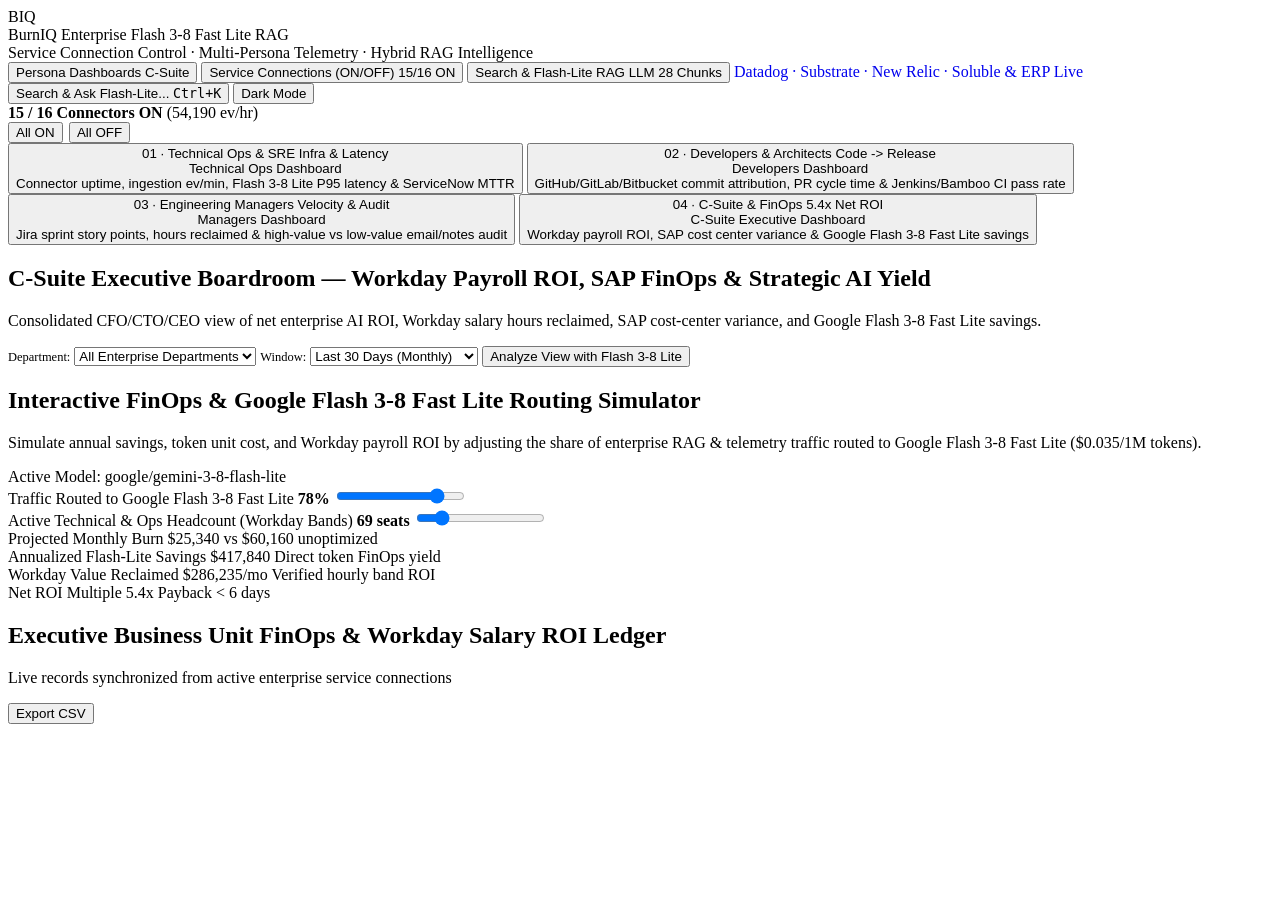
==== commit 8a11f463: "feat(design): introduce institutional corporate light theme and typography system" ====
--- a/frontend/index.html
+++ b/frontend/index.html
@@ -1,5 +1,5 @@
 <!DOCTYPE html>
-<html lang="en" data-theme="dark">
+<html lang="en" data-theme="light">
 <head>
   <meta charset="UTF-8" />
   <meta name="viewport" content="width=device-width, initial-scale=1.0" />
@@ -50,7 +50,7 @@
           <kbd class="kbd-shortcut">Ctrl+K</kbd>
         </button>
         <button type="button" class="btn btn-sm" id="btn-theme-toggle" title="Switch Dark / Light Surface Theme">
-          <span id="theme-toggle-label">Light Mode</span>
+          <span id="theme-toggle-label">Dark Mode</span>
         </button>
       </div>
     </div>
@@ -280,13 +280,13 @@
     </section>
 
     <!-- ====================================================================
-         VIEW 3: ROBUST HYBRID SEARCH & CUSTOMIZED RAG-TRAINED LLM STUDIO
+         VIEW 3: ROBUST HYBRID SEARCH & GROUNDED RAG INFERENCE CONSOLE
          (Google Flash 3-8 Fast Lite)
          ==================================================================== -->
     <section id="view-search-rag" class="workspace-view" style="display:none;">
       <div class="view-header-bar">
         <div class="view-heading-group">
-          <h1>Unified Enterprise Search &amp; Google Flash 3-8 Fast Lite RAG Studio</h1>
+          <h1>Enterprise Hybrid Search &amp; Google Flash 3-8 Fast Lite Grounded Console</h1>
           <p>Hybrid BM25 + 64-Dim SVD Vector Search across all active service connections, paired with our custom RAG-trained lightweight LLM (<code>google/gemini-3-8-flash-lite</code> at $0.035/1M tokens, 94ms avg TTFT).</p>
         </div>
         <div class="view-controls-group">
